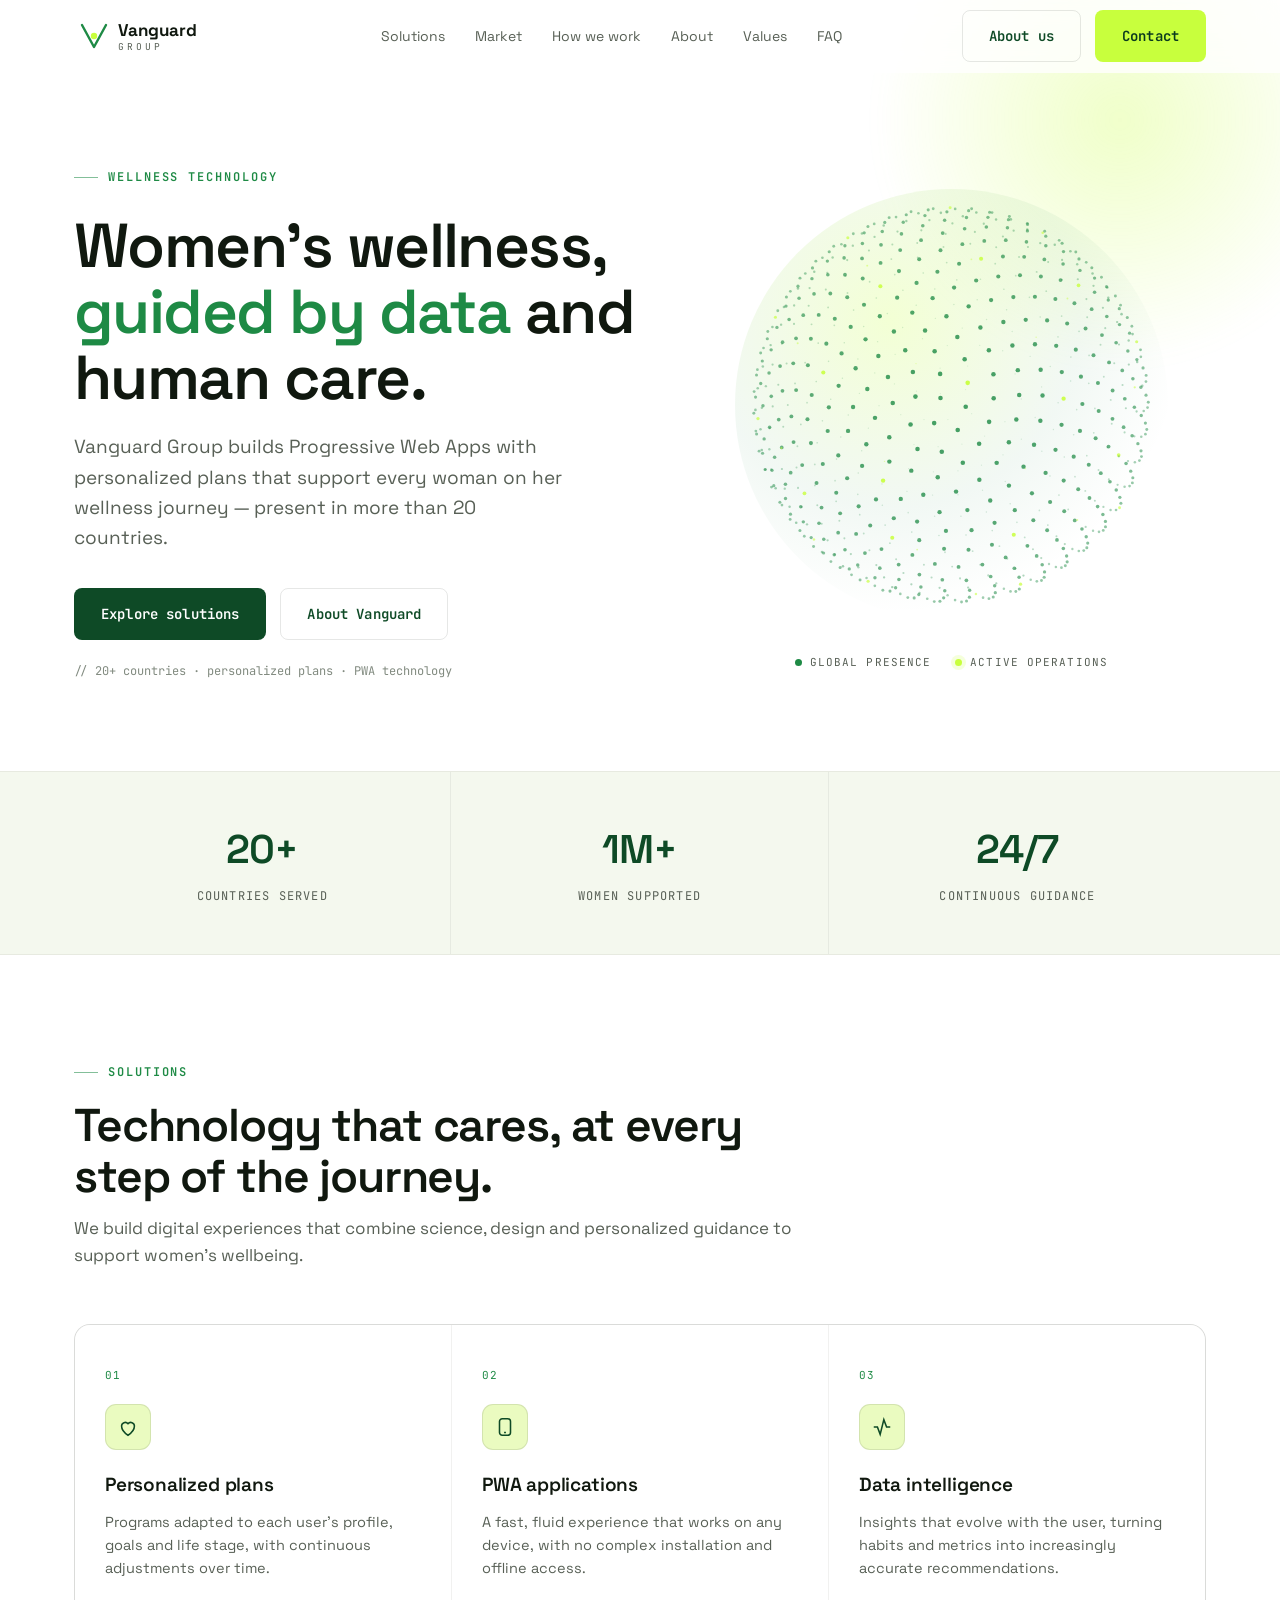
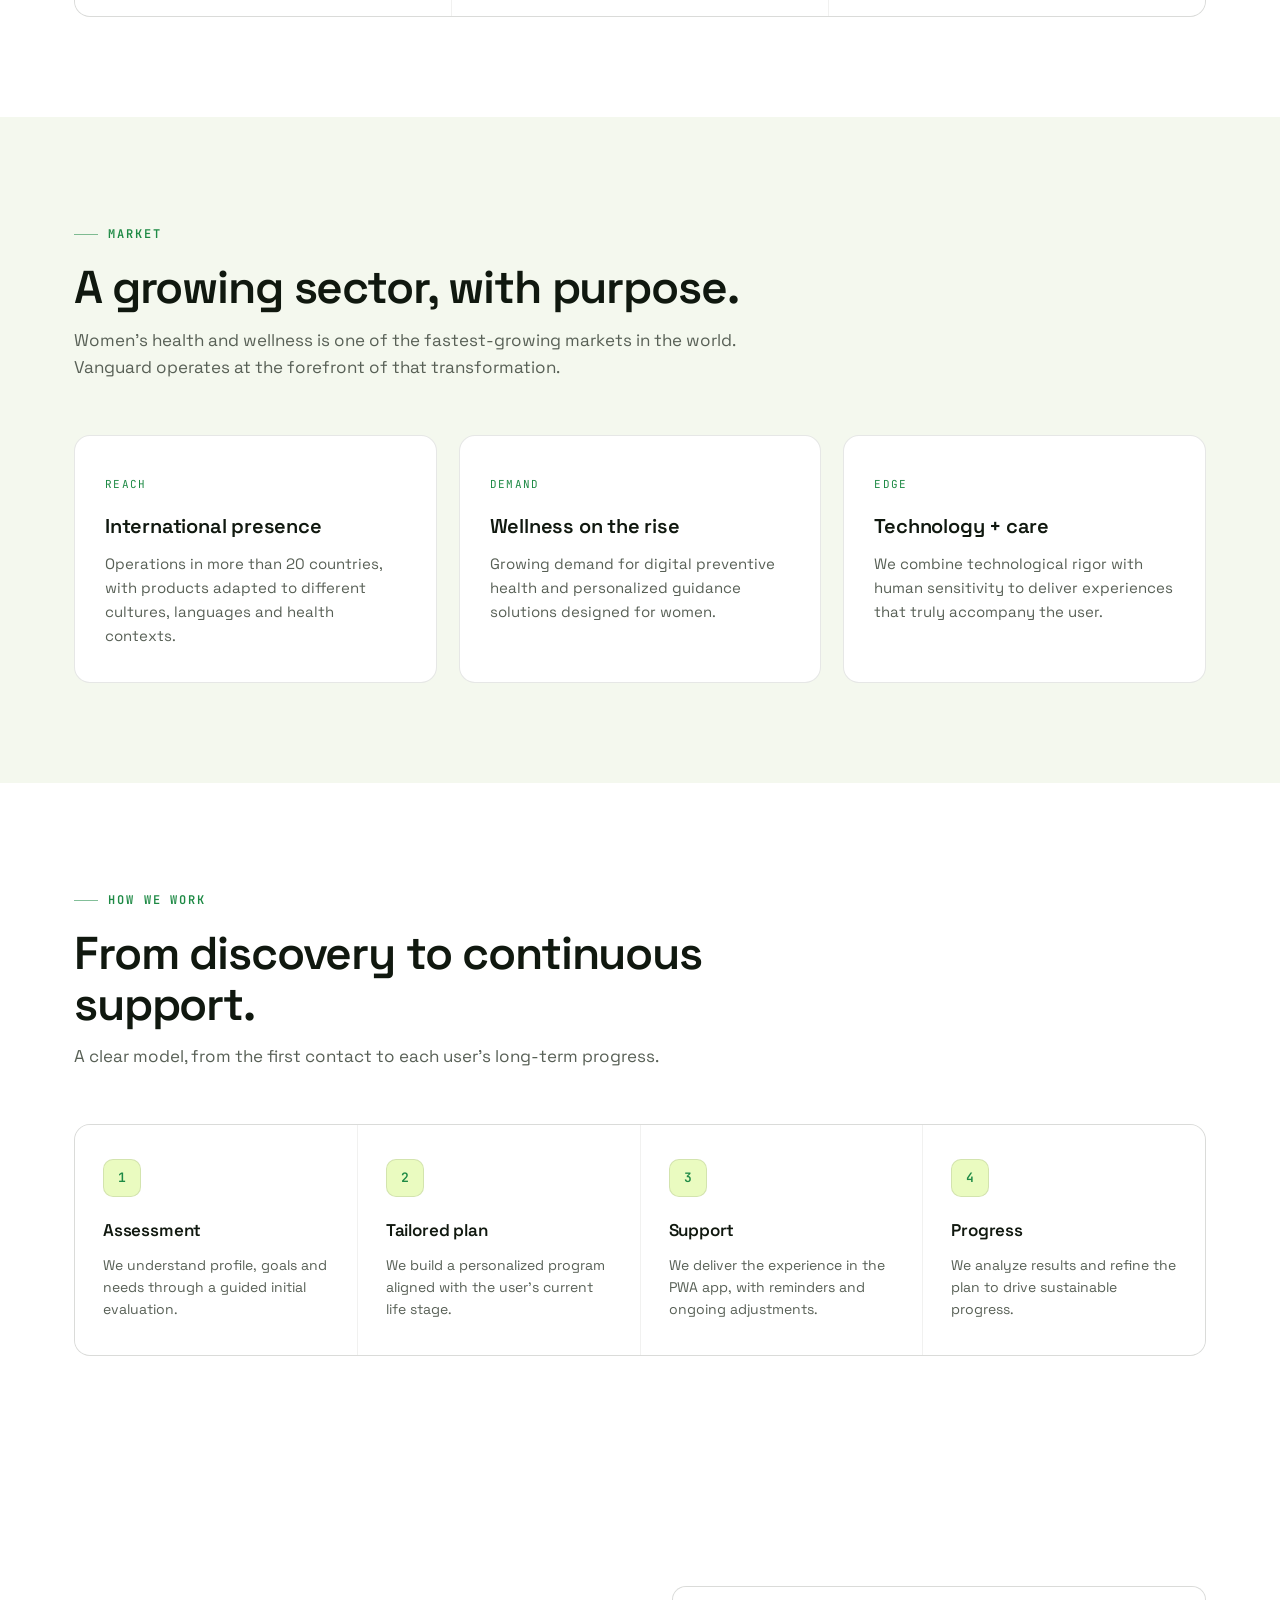
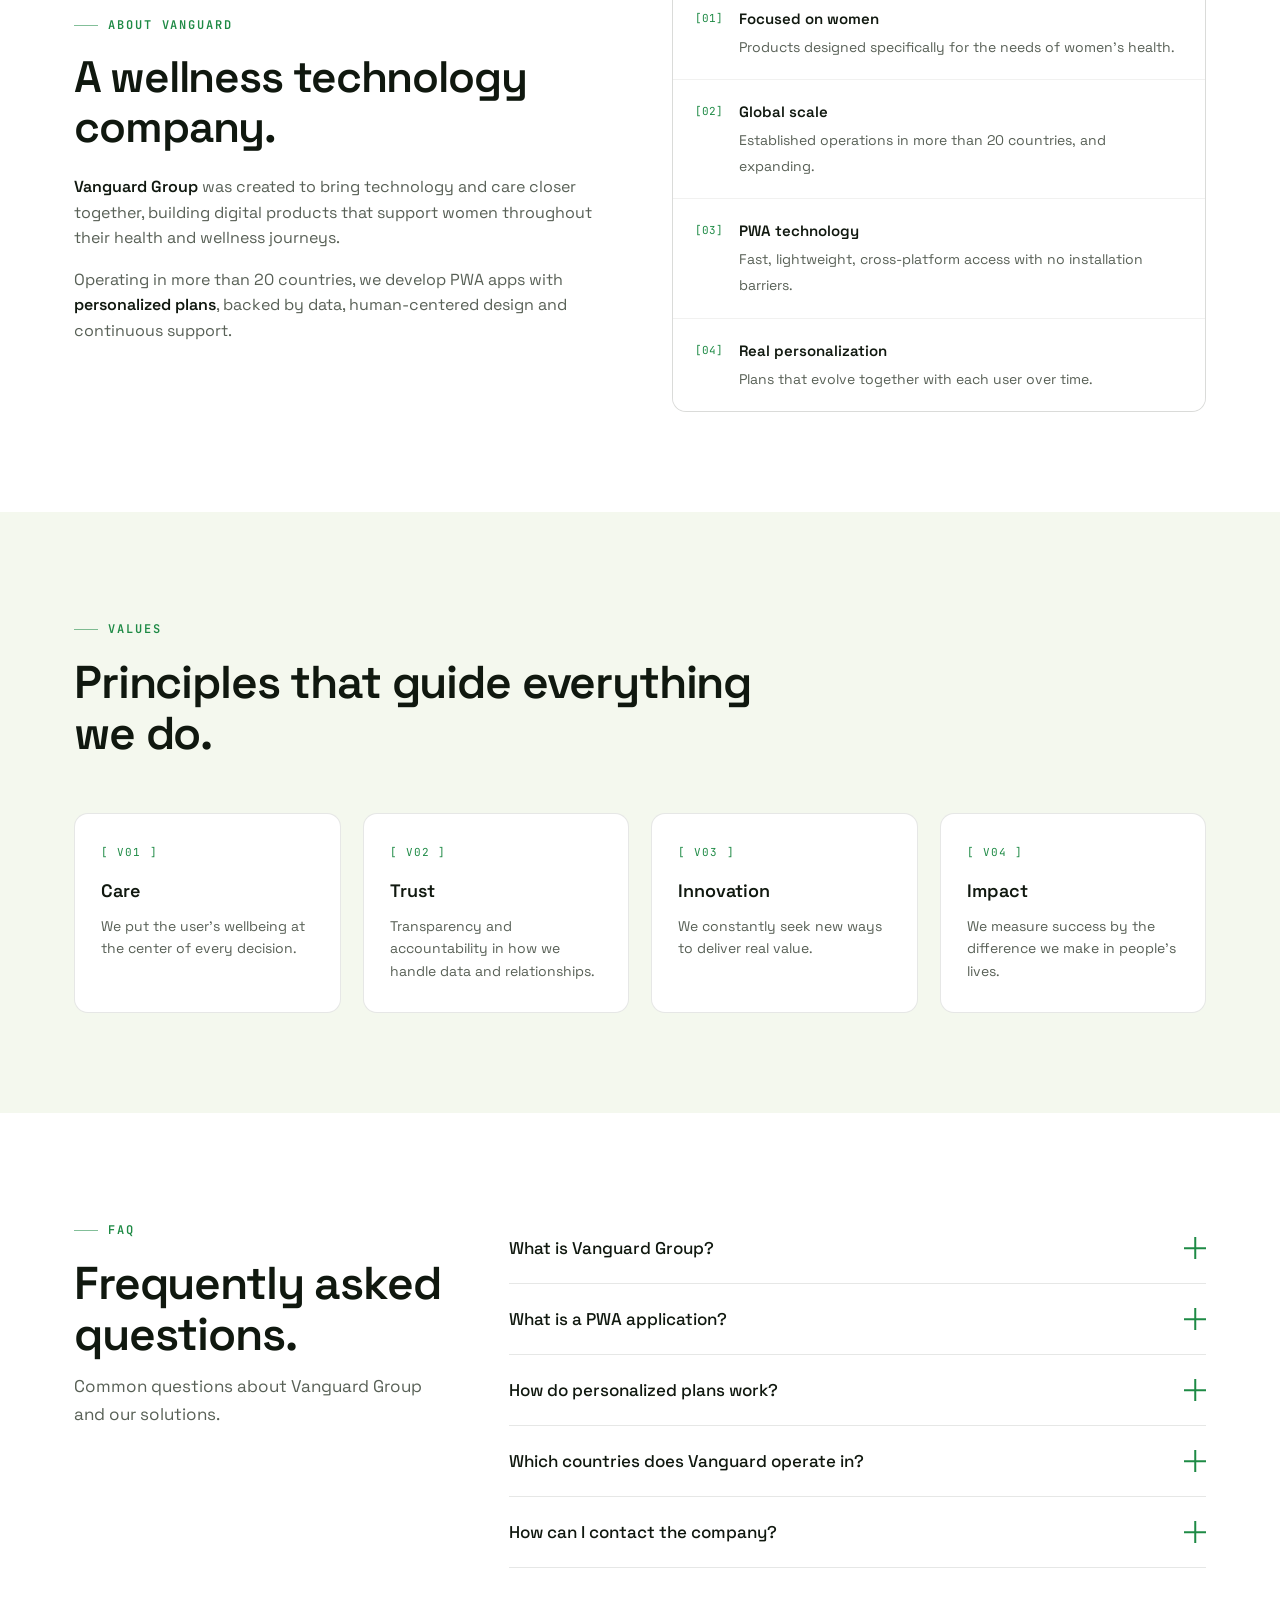
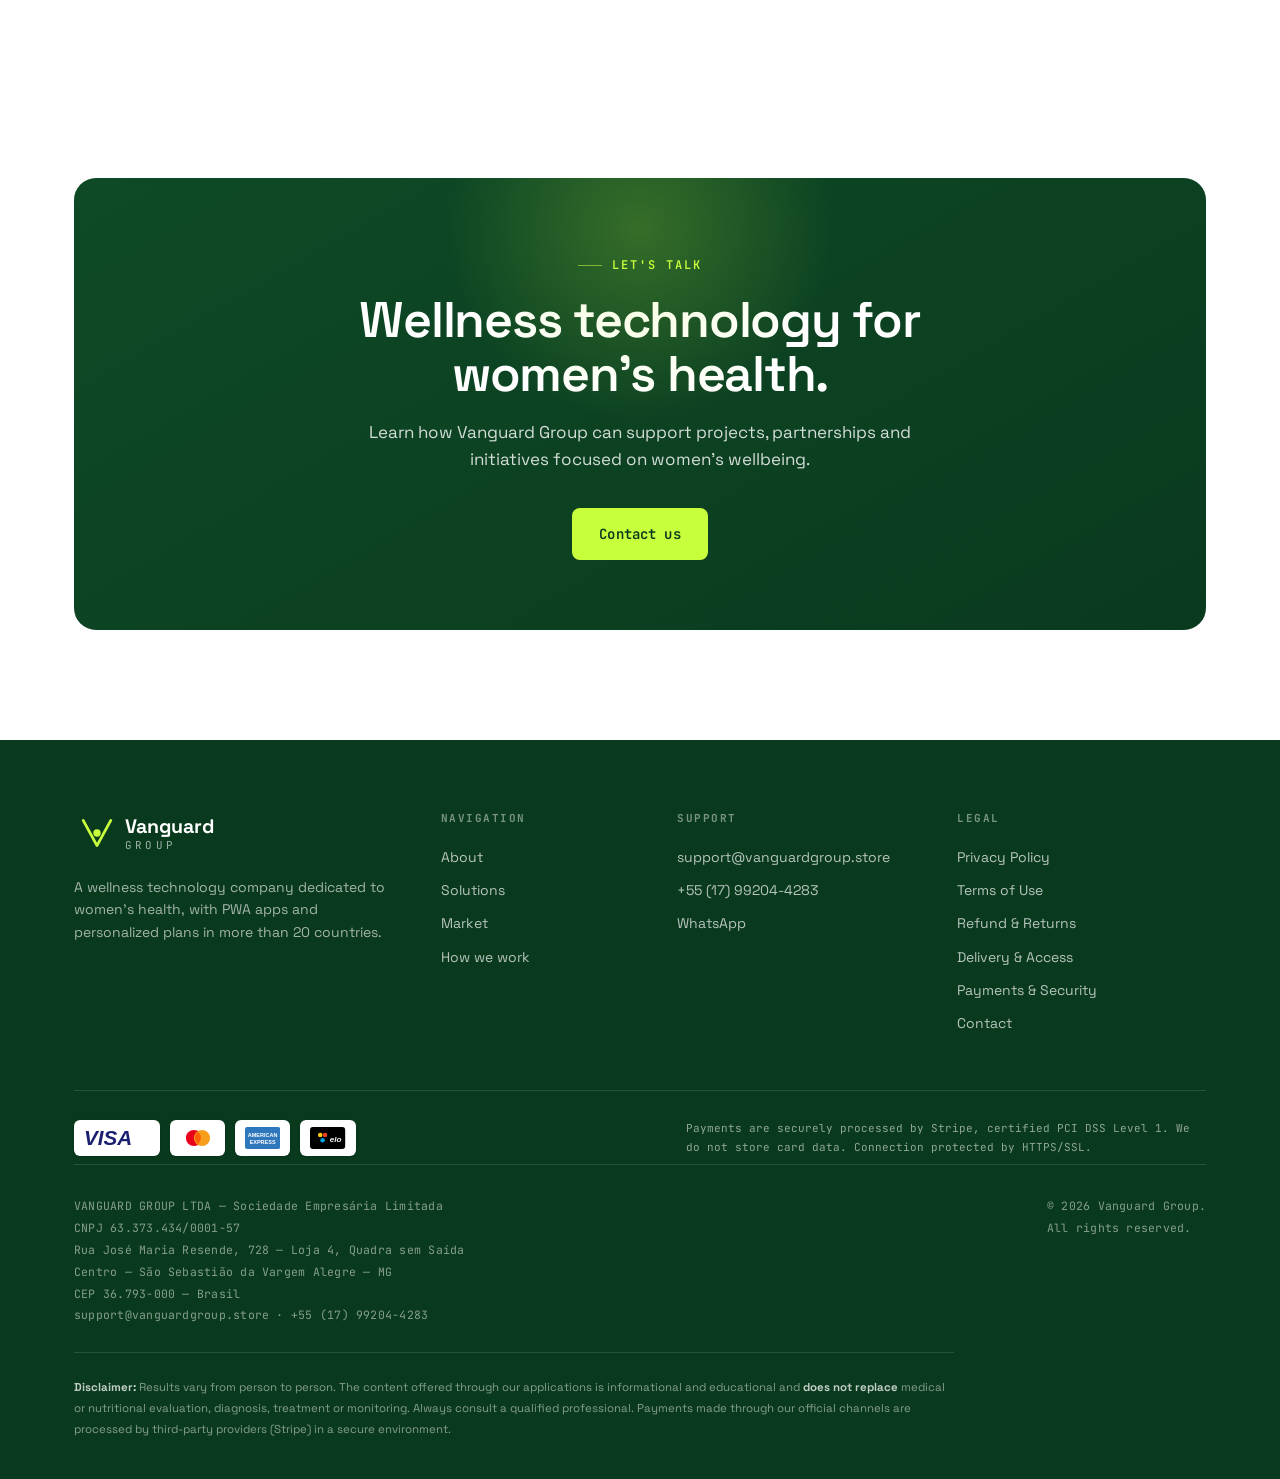
==== index.html @ 605ec228 "Add Vanguard Group institutional site Static institutional website (English) with home and 6 legal p" ====
<!DOCTYPE html>
<html lang="en">
<head>
<meta charset="UTF-8">
<meta name="viewport" content="width=device-width, initial-scale=1.0">
<title>Vanguard Group — Wellness technology for women's health</title>
<meta name="description" content="Vanguard Group is a wellness technology company that builds PWA apps with personalized plans for women, operating in more than 20 countries.">
<link rel="preconnect" href="https://fonts.googleapis.com">
<link rel="preconnect" href="https://fonts.gstatic.com" crossorigin>
<link href="https://fonts.googleapis.com/css2?family=Space+Grotesk:wght@400;500;600;700&family=JetBrains+Mono:wght@400;500;600&display=swap" rel="stylesheet">
<link rel="stylesheet" href="styles.css">
</head>
<body id="top">

<!-- HEADER -->
<header id="header">
  <div class="wrap nav">
    <a href="index.html" class="brand" aria-label="Vanguard Group — home">
      <svg class="logo" viewBox="0 0 188 40" role="img" aria-label="Vanguard Group">
        <g fill="none" stroke="#1E8A45" stroke-width="2.4" stroke-linecap="round" stroke-linejoin="round">
          <path d="M8 9 L20 31 L32 9"/>
          <circle cx="20" cy="20" r="3.2" fill="#C8FF3D" stroke="none"/>
        </g>
        <text x="44" y="20" font-family="Space Grotesk, sans-serif" font-size="17" font-weight="700" fill="#10180F">Vanguard</text>
        <text x="44" y="34" font-family="JetBrains Mono, monospace" font-size="9.5" letter-spacing="3" fill="#586056">GROUP</text>
      </svg>
    </a>
    <nav class="nav-links" id="navLinks" aria-label="Primary">
      <a href="#solutions">Solutions</a>
      <a href="#market">Market</a>
      <a href="#how">How we work</a>
      <a href="#about">About</a>
      <a href="#values">Values</a>
      <a href="#faq">FAQ</a>
    </nav>
    <div class="nav-cta">
      <a href="#about" class="btn btn-ghost">About us</a>
      <a href="contact/" class="btn btn-lime">Contact</a>
      <button class="burger" id="burger" aria-label="Open menu" aria-expanded="false">
        <span></span><span></span><span></span>
      </button>
    </div>
  </div>
</header>

<!-- HERO -->
<section class="hero">
  <div class="glow"></div>
  <div class="wrap">
    <div class="hero-grid">
      <div class="hero-text reveal">
        <span class="eyebrow">Wellness technology</span>
        <h1>Women's wellness, <span class="accent">guided by data</span> and human care.</h1>
        <p class="lead">Vanguard Group builds Progressive Web Apps with personalized plans that support every woman on her wellness journey — present in more than 20 countries.</p>
        <div class="hero-actions">
          <a href="#solutions" class="btn btn-primary">Explore solutions</a>
          <a href="#about" class="btn btn-ghost">About Vanguard</a>
        </div>
        <p class="hero-note">// 20+ countries · personalized plans · PWA technology</p>
      </div>
      <div class="hero-visual reveal">
        <div class="globe-wrap">
          <div class="globe-stage">
            <canvas id="globe"></canvas>
          </div>
          <div class="globe-caption">
            <span>Global presence</span>
            <span class="lime">Active operations</span>
          </div>
        </div>
      </div>
    </div>
  </div>
</section>

<!-- STATS -->
<section class="stats">
  <div class="wrap">
    <div class="stats-grid">
      <div class="stat reveal"><b>20+</b><span>Countries served</span></div>
      <div class="stat reveal"><b>1M+</b><span>Women supported</span></div>
      <div class="stat reveal"><b>24/7</b><span>Continuous guidance</span></div>
    </div>
  </div>
</section>

<!-- SOLUTIONS -->
<section class="block" id="solutions">
  <div class="wrap">
    <div class="sec-head reveal">
      <span class="eyebrow">Solutions</span>
      <h2>Technology that cares, at every step of the journey.</h2>
      <p>We build digital experiences that combine science, design and personalized guidance to support women's wellbeing.</p>
    </div>
    <div class="services">
      <div class="svc reveal">
        <span class="num">01</span>
        <div class="icon"><svg viewBox="0 0 24 24"><path d="M12 21s-7-4.35-7-10a4 4 0 0 1 7-2.65A4 4 0 0 1 19 11c0 5.65-7 10-7 10z"/></svg></div>
        <h3>Personalized plans</h3>
        <p>Programs adapted to each user's profile, goals and life stage, with continuous adjustments over time.</p>
      </div>
      <div class="svc reveal">
        <span class="num">02</span>
        <div class="icon"><svg viewBox="0 0 24 24"><rect x="6" y="3" width="12" height="18" rx="3"/><line x1="11" y1="18" x2="13" y2="18"/></svg></div>
        <h3>PWA applications</h3>
        <p>A fast, fluid experience that works on any device, with no complex installation and offline access.</p>
      </div>
      <div class="svc reveal">
        <span class="num">03</span>
        <div class="icon"><svg viewBox="0 0 24 24"><path d="M3 12h4l3 8 4-16 3 8h4"/></svg></div>
        <h3>Data intelligence</h3>
        <p>Insights that evolve with the user, turning habits and metrics into increasingly accurate recommendations.</p>
      </div>
    </div>
  </div>
</section>

<!-- MARKET -->
<section class="block market" id="market">
  <div class="wrap">
    <div class="sec-head reveal">
      <span class="eyebrow">Market</span>
      <h2>A growing sector, with purpose.</h2>
      <p>Women's health and wellness is one of the fastest-growing markets in the world. Vanguard operates at the forefront of that transformation.</p>
    </div>
    <div class="market-grid">
      <div class="mcard reveal">
        <span class="tag">Reach</span>
        <h3>International presence</h3>
        <p>Operations in more than 20 countries, with products adapted to different cultures, languages and health contexts.</p>
      </div>
      <div class="mcard reveal">
        <span class="tag">Demand</span>
        <h3>Wellness on the rise</h3>
        <p>Growing demand for digital preventive health and personalized guidance solutions designed for women.</p>
      </div>
      <div class="mcard reveal">
        <span class="tag">Edge</span>
        <h3>Technology + care</h3>
        <p>We combine technological rigor with human sensitivity to deliver experiences that truly accompany the user.</p>
      </div>
    </div>
  </div>
</section>

<!-- HOW WE WORK -->
<section class="block" id="how">
  <div class="wrap">
    <div class="sec-head reveal">
      <span class="eyebrow">How we work</span>
      <h2>From discovery to continuous support.</h2>
      <p>A clear model, from the first contact to each user's long-term progress.</p>
    </div>
    <div class="steps">
      <div class="step reveal">
        <span class="sn">1</span>
        <h3>Assessment</h3>
        <p>We understand profile, goals and needs through a guided initial evaluation.</p>
      </div>
      <div class="step reveal">
        <span class="sn">2</span>
        <h3>Tailored plan</h3>
        <p>We build a personalized program aligned with the user's current life stage.</p>
      </div>
      <div class="step reveal">
        <span class="sn">3</span>
        <h3>Support</h3>
        <p>We deliver the experience in the PWA app, with reminders and ongoing adjustments.</p>
      </div>
      <div class="step reveal">
        <span class="sn">4</span>
        <h3>Progress</h3>
        <p>We analyze results and refine the plan to drive sustainable progress.</p>
      </div>
    </div>
  </div>
</section>

<!-- ABOUT -->
<section class="block" id="about">
  <div class="wrap">
    <div class="about-grid">
      <div class="about-text reveal">
        <span class="eyebrow">About Vanguard</span>
        <h2>A wellness technology company.</h2>
        <p><strong>Vanguard Group</strong> was created to bring technology and care closer together, building digital products that support women throughout their health and wellness journeys.</p>
        <p>Operating in more than 20 countries, we develop PWA apps with <strong>personalized plans</strong>, backed by data, human-centered design and continuous support.</p>
      </div>
      <div class="reveal">
        <ul class="why-list">
          <li><span class="k">[01]</span><div><b>Focused on women</b><span class="d">Products designed specifically for the needs of women's health.</span></div></li>
          <li><span class="k">[02]</span><div><b>Global scale</b><span class="d">Established operations in more than 20 countries, and expanding.</span></div></li>
          <li><span class="k">[03]</span><div><b>PWA technology</b><span class="d">Fast, lightweight, cross-platform access with no installation barriers.</span></div></li>
          <li><span class="k">[04]</span><div><b>Real personalization</b><span class="d">Plans that evolve together with each user over time.</span></div></li>
        </ul>
      </div>
    </div>
  </div>
</section>

<!-- VALUES -->
<section class="block values" id="values">
  <div class="wrap">
    <div class="sec-head reveal">
      <span class="eyebrow">Values</span>
      <h2>Principles that guide everything we do.</h2>
    </div>
    <div class="val-grid">
      <div class="val reveal"><span class="vk">[ V01 ]</span><h4>Care</h4><p>We put the user's wellbeing at the center of every decision.</p></div>
      <div class="val reveal"><span class="vk">[ V02 ]</span><h4>Trust</h4><p>Transparency and accountability in how we handle data and relationships.</p></div>
      <div class="val reveal"><span class="vk">[ V03 ]</span><h4>Innovation</h4><p>We constantly seek new ways to deliver real value.</p></div>
      <div class="val reveal"><span class="vk">[ V04 ]</span><h4>Impact</h4><p>We measure success by the difference we make in people's lives.</p></div>
    </div>
  </div>
</section>

<!-- FAQ -->
<section class="block" id="faq">
  <div class="wrap">
    <div class="faq-grid">
      <div class="sec-head reveal" style="margin-bottom:0">
        <span class="eyebrow">FAQ</span>
        <h2>Frequently asked questions.</h2>
        <p>Common questions about Vanguard Group and our solutions.</p>
      </div>
      <div class="reveal">
        <div class="faq-item">
          <button class="faq-q" aria-expanded="false">What is Vanguard Group?<span class="plus"></span></button>
          <div class="faq-a"><p>We are a wellness technology company that builds PWA apps with personalized plans focused on women's health, operating in more than 20 countries.</p></div>
        </div>
        <div class="faq-item">
          <button class="faq-q" aria-expanded="false">What is a PWA application?<span class="plus"></span></button>
          <div class="faq-a"><p>A Progressive Web App runs directly in the browser with performance close to a native app, fast access and multi-device support, without complex installation.</p></div>
        </div>
        <div class="faq-item">
          <button class="faq-q" aria-expanded="false">How do personalized plans work?<span class="plus"></span></button>
          <div class="faq-a"><p>Each plan is built from the user's profile and goals and evolves continuously based on support and data, delivering increasingly relevant recommendations.</p></div>
        </div>
        <div class="faq-item">
          <button class="faq-q" aria-expanded="false">Which countries does Vanguard operate in?<span class="plus"></span></button>
          <div class="faq-a"><p>We currently operate in more than 20 countries, with products adapted to different languages and cultural contexts, and we keep expanding.</p></div>
        </div>
        <div class="faq-item">
          <button class="faq-q" aria-expanded="false">How can I contact the company?<span class="plus"></span></button>
          <div class="faq-a"><p>You can reach us through the channels listed on our <a href="contact/">Contact</a> page. Our team handles commercial, support and general inquiries.</p></div>
        </div>
      </div>
    </div>
  </div>
</section>

<!-- FINAL CTA -->
<section class="final">
  <div class="wrap">
    <div class="final-box reveal">
      <div class="final-glow"></div>
      <span class="eyebrow">Let's talk</span>
      <h2>Wellness technology for women's health.</h2>
      <p>Learn how Vanguard Group can support projects, partnerships and initiatives focused on women's wellbeing.</p>
      <a href="contact/" class="btn btn-lime">Contact us</a>
    </div>
  </div>
</section>

<!-- FOOTER -->
<footer>
  <div class="wrap">
    <div class="foot-grid">
      <div class="foot-brand">
        <a href="index.html" class="brand" aria-label="Vanguard Group">
          <svg class="logo" viewBox="0 0 188 40" role="img" aria-label="Vanguard Group">
            <g fill="none" stroke="#C8FF3D" stroke-width="2.4" stroke-linecap="round" stroke-linejoin="round">
              <path d="M8 9 L20 31 L32 9"/>
              <circle cx="20" cy="20" r="3.2" fill="#C8FF3D" stroke="none"/>
            </g>
            <text x="44" y="20" font-family="Space Grotesk, sans-serif" font-size="17" font-weight="700" fill="#ffffff">Vanguard</text>
            <text x="44" y="34" font-family="JetBrains Mono, monospace" font-size="9.5" letter-spacing="3" fill="rgba(255,255,255,.6)">GROUP</text>
          </svg>
        </a>
        <p>A wellness technology company dedicated to women's health, with PWA apps and personalized plans in more than 20 countries.</p>
      </div>
      <div class="foot-col">
        <h5>Navigation</h5>
        <a href="#about">About</a>
        <a href="#solutions">Solutions</a>
        <a href="#market">Market</a>
        <a href="#how">How we work</a>
      </div>
      <div class="foot-col">
        <h5>Support</h5>
        <a href="mailto:support@vanguardgroup.store">support@vanguardgroup.store</a>
        <a href="tel:+5517992044283">+55 (17) 99204-4283</a>
        <a href="https://wa.me/5517992044283" target="_blank" rel="noopener">WhatsApp</a>
      </div>
      <div class="foot-col">
        <h5>Legal</h5>
        <a href="privacy-policy/">Privacy Policy</a>
        <a href="terms-of-use/">Terms of Use</a>
        <a href="refund-and-returns/">Refund &amp; Returns</a>
        <a href="delivery-and-access/">Delivery &amp; Access</a>
        <a href="payments-and-security/">Payments &amp; Security</a>
        <a href="contact/">Contact</a>
      </div>
    </div>

    <div class="pay-strip">
      <div class="pay-cards">
        <span class="card-logo" aria-label="Visa">
          <svg viewBox="0 0 48 16" xmlns="http://www.w3.org/2000/svg" role="img" aria-label="Visa">
            <text x="0" y="13" font-family="Arial, Helvetica, sans-serif" font-size="15" font-weight="700" font-style="italic" fill="#1A1F71">VISA</text>
          </svg>
        </span>
        <span class="card-logo" aria-label="Mastercard">
          <svg viewBox="0 0 48 30" xmlns="http://www.w3.org/2000/svg" role="img" aria-label="Mastercard">
            <circle cx="19" cy="15" r="11" fill="#EB001B"/>
            <circle cx="30" cy="15" r="11" fill="#F79E1B"/>
            <path d="M24.5 6.5a11 11 0 0 1 0 17 11 11 0 0 1 0-17z" fill="#FF5F00"/>
          </svg>
        </span>
        <span class="card-logo" aria-label="American Express">
          <svg viewBox="0 0 48 30" xmlns="http://www.w3.org/2000/svg" role="img" aria-label="American Express">
            <rect width="48" height="30" rx="3" fill="#2E77BC"/>
            <text x="24" y="14" text-anchor="middle" font-family="Arial, Helvetica, sans-serif" font-size="7.5" font-weight="700" fill="#fff">AMERICAN</text>
            <text x="24" y="23" text-anchor="middle" font-family="Arial, Helvetica, sans-serif" font-size="7.5" font-weight="700" fill="#fff">EXPRESS</text>
          </svg>
        </span>
        <span class="card-logo" aria-label="Elo">
          <svg viewBox="0 0 48 30" xmlns="http://www.w3.org/2000/svg" role="img" aria-label="Elo">
            <rect width="48" height="30" rx="4" fill="#000"/>
            <circle cx="14" cy="11" r="3.1" fill="#FFCB05"/>
            <circle cx="20.5" cy="11" r="3.1" fill="#EF4123"/>
            <circle cx="17.2" cy="18" r="3.1" fill="#00A4E0"/>
            <text x="27" y="20" font-family="Arial, Helvetica, sans-serif" font-size="11" font-weight="700" font-style="italic" fill="#fff">elo</text>
          </svg>
        </span>
      </div>
      <p class="pay-note">Payments are securely processed by Stripe, certified PCI DSS Level 1. We do not store card data. Connection protected by HTTPS/SSL.</p>
    </div>

    <div class="corp">
      <p class="mono">
        VANGUARD GROUP LTDA — Sociedade Empresária Limitada<br>
        CNPJ 63.373.434/0001-57<br>
        Rua José Maria Resende, 728 — Loja 4, Quadra sem Saída<br>
        Centro — São Sebastião da Vargem Alegre — MG<br>
        CEP 36.793-000 — Brasil<br>
        support@vanguardgroup.store · +55 (17) 99204-4283
      </p>
      <p class="mono">
        © <span id="year">2025</span> Vanguard Group.<br>
        All rights reserved.
      </p>
    </div>

    <p class="disclaimer">
      <strong>Disclaimer:</strong> Results vary from person to person. The content offered through our applications is informational and educational and <strong>does not replace</strong> medical or nutritional evaluation, diagnosis, treatment or monitoring. Always consult a qualified professional. Payments made through our official channels are processed by third-party providers (Stripe) in a secure environment.
    </p>
  </div>
</footer>

<script src="script.js"></script>
</body>
</html>
---- styles.css ----
:root{
  --bg:#FFFFFF;
  --bg-soft:#F4F8EE;
  --ink:#10180F;
  --muted:#586056;
  --muted-2:#828b80;
  --line:rgba(16,24,15,.10);
  --line-2:rgba(16,24,15,.06);
  --green:#1E8A45;
  --green-deep:#0E4A26;
  --green-darker:#0A3A1E;
  --lime:#C8FF3D;
  --lime-soft:#EAFBC0;
  --maxw:1180px;
}
*{margin:0;padding:0;box-sizing:border-box}
html{scroll-behavior:smooth}
body{
  background:var(--bg);color:var(--ink);
  font-family:'Space Grotesk',sans-serif;font-weight:400;line-height:1.6;
  -webkit-font-smoothing:antialiased;overflow-x:hidden;
}
a{color:inherit;text-decoration:none}
img,svg{display:block;max-width:100%}
.wrap{width:100%;max-width:var(--maxw);margin:0 auto;padding:0 24px}
.eyebrow{
  font-family:'JetBrains Mono',monospace;font-size:12px;font-weight:600;
  letter-spacing:.16em;text-transform:uppercase;color:var(--green);
  display:inline-flex;align-items:center;gap:10px;
}
.eyebrow::before{content:"";width:24px;height:1px;background:var(--green);opacity:.55}
.btn{
  display:inline-flex;align-items:center;justify-content:center;gap:8px;
  font-family:'JetBrains Mono',monospace;font-size:14px;font-weight:600;letter-spacing:.01em;
  padding:14px 26px;border-radius:8px;cursor:pointer;border:1px solid transparent;
  transition:transform .25s ease, background .25s ease, color .25s ease, border-color .25s ease;
}
.btn-primary{background:var(--green-deep);color:#fff}
.btn-primary:hover{transform:translateY(-2px);background:var(--green)}
.btn-lime{background:var(--lime);color:var(--green-darker)}
.btn-lime:hover{transform:translateY(-2px);background:#d6ff5e}
.btn-ghost{background:transparent;color:var(--green-deep);border-color:var(--line)}
.btn-ghost:hover{border-color:var(--green);color:var(--green);transform:translateY(-2px)}
:focus-visible{outline:2px solid var(--green);outline-offset:3px;border-radius:4px}

/* HEADER */
header{
  position:fixed;top:0;left:0;width:100%;z-index:100;
  background:rgba(255,255,255,.78);backdrop-filter:blur(14px);
  border-bottom:1px solid transparent;transition:border-color .3s, background .3s;
}
header.scrolled{border-bottom:1px solid var(--line);background:rgba(255,255,255,.94)}
.nav{display:flex;align-items:center;justify-content:space-between;height:72px}
.brand{display:flex;align-items:center;gap:11px}
.brand .logo{height:40px;width:auto;display:block}
.nav-links{display:flex;align-items:center;gap:30px}
.nav-links a{font-size:14px;color:var(--muted);transition:color .2s}
.nav-links a:hover{color:var(--ink)}
.nav-cta{display:flex;align-items:center;gap:14px}
.burger{display:none;flex-direction:column;gap:5px;background:none;border:0;cursor:pointer;padding:8px}
.burger span{width:22px;height:2px;background:var(--ink);transition:.3s}

/* HERO */
.hero{position:relative;padding:160px 0 90px;overflow:hidden}
.hero-grid{display:grid;grid-template-columns:1.05fr .95fr;gap:60px;align-items:center}
.hero h1{font-size:clamp(36px,5vw,62px);font-weight:600;line-height:1.06;letter-spacing:-.025em;margin:26px 0 22px}
.hero h1 .accent{color:var(--green)}
.hero p.lead{font-size:clamp(16px,2vw,19px);color:var(--muted);max-width:500px;margin-bottom:34px}
.hero-actions{display:flex;gap:14px;flex-wrap:wrap}
.hero-note{margin-top:22px;font-family:'JetBrains Mono',monospace;font-size:12px;color:var(--muted-2)}
.glow{position:absolute;width:560px;height:560px;border-radius:50%;
  background:radial-gradient(circle,rgba(200,255,61,.28),transparent 62%);
  top:-160px;right:-120px;pointer-events:none;filter:blur(10px);z-index:-1}

/* globe (hero) */
.globe-wrap{position:relative;width:100%;max-width:470px;margin:0 auto}
.globe-stage{position:relative;width:100%;aspect-ratio:1/1}
.globe-stage::before{content:"";position:absolute;inset:4%;border-radius:50%;
  background:radial-gradient(circle at 36% 30%, rgba(200,255,61,.22), rgba(30,138,69,.06) 46%, transparent 72%);
  pointer-events:none}
canvas#globe{position:relative;width:100%;height:100%;display:block}
.globe-caption{display:flex;justify-content:center;gap:24px;margin-top:14px;flex-wrap:wrap}
.globe-caption span{font-family:'JetBrains Mono',monospace;font-size:11px;letter-spacing:.1em;text-transform:uppercase;color:var(--muted);display:inline-flex;align-items:center;gap:8px}
.globe-caption span::before{content:"";width:7px;height:7px;border-radius:50%;background:var(--green)}
.globe-caption span.lime::before{background:var(--lime);box-shadow:0 0 0 4px rgba(200,255,61,.18)}

/* STATS */
.stats{background:var(--bg-soft);border-top:1px solid var(--line-2);border-bottom:1px solid var(--line-2)}
.stats-grid{display:grid;grid-template-columns:repeat(3,1fr);text-align:center}
.stat{padding:46px 20px;border-right:1px solid var(--line-2)}
.stat:last-child{border-right:0}
.stat b{display:block;font-size:clamp(28px,3.4vw,40px);font-weight:600;letter-spacing:-.02em;color:var(--green-deep)}
.stat span{font-family:'JetBrains Mono',monospace;font-size:12px;letter-spacing:.1em;text-transform:uppercase;color:var(--muted)}

/* SECTION SHELL */
section.block{padding:100px 0}
.sec-head{max-width:720px;margin-bottom:54px}
.sec-head h2{font-size:clamp(28px,3.8vw,46px);font-weight:600;letter-spacing:-.025em;line-height:1.1;margin:18px 0 14px}
.sec-head p{color:var(--muted);font-size:17px}

/* solutions */
.services{display:grid;grid-template-columns:repeat(3,1fr);gap:1px;background:var(--line-2);border:1px solid var(--line);border-radius:16px;overflow:hidden}
.svc{background:#fff;padding:36px 30px;transition:background .3s;position:relative}
.svc:hover{background:var(--bg-soft)}
.svc .num{font-family:'JetBrains Mono',monospace;font-size:11px;color:var(--green);letter-spacing:.1em}
.svc .icon{width:46px;height:46px;border:1px solid var(--line);border-radius:11px;display:grid;place-items:center;margin:18px 0 20px;background:var(--lime-soft)}
.svc .icon svg{width:22px;height:22px;stroke:var(--green-deep);fill:none;stroke-width:1.7}
.svc h3{font-size:19px;font-weight:600;margin-bottom:10px;letter-spacing:-.01em}
.svc p{color:var(--muted);font-size:14.5px}

/* market */
.market{background:var(--bg-soft)}
.market-grid{display:grid;grid-template-columns:repeat(3,1fr);gap:22px}
.mcard{background:#fff;border:1px solid var(--line);border-radius:16px;padding:34px 30px}
.mcard .tag{font-family:'JetBrains Mono',monospace;font-size:11px;color:var(--green);letter-spacing:.12em;text-transform:uppercase}
.mcard h3{font-size:20px;font-weight:600;margin:14px 0 10px;letter-spacing:-.01em}
.mcard p{color:var(--muted);font-size:15px}

/* model / steps */
.steps{display:grid;grid-template-columns:repeat(4,1fr);gap:1px;background:var(--line-2);border:1px solid var(--line);border-radius:16px;overflow:hidden}
.step{background:#fff;padding:34px 28px}
.step .sn{font-family:'JetBrains Mono',monospace;font-size:13px;font-weight:600;color:var(--green);
  display:inline-grid;place-items:center;width:38px;height:38px;border:1px solid var(--line);border-radius:10px;background:var(--lime-soft);margin-bottom:20px}
.step h3{font-size:17px;font-weight:600;margin-bottom:9px;letter-spacing:-.01em}
.step p{color:var(--muted);font-size:14px}

/* about */
.about-grid{display:grid;grid-template-columns:1fr 1fr;gap:64px;align-items:center}
.about-text h2{font-size:clamp(28px,3.8vw,44px);font-weight:600;letter-spacing:-.025em;line-height:1.12;margin:18px 0 22px}
.about-text p{color:var(--muted);font-size:16px;margin-bottom:16px}
.about-text p strong{color:var(--ink);font-weight:600}
.why-list{list-style:none;margin-top:30px;display:grid;gap:1px;background:var(--line-2);border:1px solid var(--line);border-radius:14px;overflow:hidden}
.why-list li{background:#fff;padding:20px 22px;display:flex;gap:16px;align-items:flex-start}
.why-list .k{font-family:'JetBrains Mono',monospace;font-size:11px;color:var(--green);padding-top:3px;white-space:nowrap}
.why-list b{display:block;font-size:15px;font-weight:600;margin-bottom:3px}
.why-list span.d{color:var(--muted);font-size:14px}

/* values */
.values{background:var(--bg-soft)}
.val-grid{display:grid;grid-template-columns:repeat(4,1fr);gap:22px}
.val{padding:30px 26px;border:1px solid var(--line);border-radius:14px;background:#fff;transition:border-color .3s, transform .3s}
.val:hover{border-color:rgba(30,138,69,.4);transform:translateY(-4px)}
.val .vk{font-family:'JetBrains Mono',monospace;font-size:11px;color:var(--green);letter-spacing:.1em;display:block;margin-bottom:16px}
.val h4{font-size:18px;font-weight:600;margin-bottom:9px}
.val p{color:var(--muted);font-size:14px}

/* faq */
.faq-grid{display:grid;grid-template-columns:.7fr 1.3fr;gap:60px;align-items:start}
.faq-item{border-bottom:1px solid var(--line)}
.faq-q{width:100%;background:none;border:0;color:var(--ink);cursor:pointer;text-align:left;
  display:flex;justify-content:space-between;align-items:center;gap:20px;
  padding:24px 0;font-family:'Space Grotesk',sans-serif;font-size:17px;font-weight:500}
.faq-q .plus{width:22px;height:22px;flex-shrink:0;position:relative;transition:transform .3s}
.faq-q .plus::before,.faq-q .plus::after{content:"";position:absolute;background:var(--green);transition:.3s}
.faq-q .plus::before{top:50%;left:0;width:100%;height:1.5px;transform:translateY(-50%)}
.faq-q .plus::after{left:50%;top:0;height:100%;width:1.5px;transform:translateX(-50%)}
.faq-item.open .plus{transform:rotate(135deg)}
.faq-a{max-height:0;overflow:hidden;transition:max-height .35s ease}
.faq-a p{color:var(--muted);font-size:15px;padding:0 0 24px}

/* final cta */
.final{padding:110px 0}
.final-box{position:relative;border-radius:22px;padding:70px 50px;text-align:center;overflow:hidden;
  background:linear-gradient(150deg,var(--green-deep),var(--green-darker));color:#fff}
.final-box .eyebrow{color:var(--lime)}
.final-box .eyebrow::before{background:var(--lime)}
.final-box h2{font-size:clamp(30px,4.4vw,50px);font-weight:600;letter-spacing:-.025em;line-height:1.08;margin:18px auto 18px;max-width:760px;color:#fff}
.final-box p{color:rgba(255,255,255,.82);font-size:17px;max-width:560px;margin:0 auto 34px}
.final-glow{position:absolute;width:420px;height:420px;border-radius:50%;background:radial-gradient(circle,rgba(200,255,61,.22),transparent 65%);top:-160px;left:50%;transform:translateX(-50%);pointer-events:none}

/* footer */
footer{background:var(--green-darker);color:rgba(255,255,255,.7);padding:70px 0 40px}
.foot-grid{display:grid;grid-template-columns:1.5fr .9fr 1.1fr 1.15fr;gap:42px;margin-bottom:44px}
.foot-brand .brand{margin-bottom:20px}
.foot-brand .brand .logo{height:46px}
.foot-brand p{color:rgba(255,255,255,.62);font-size:14px;max-width:320px}
.foot-col h5{font-family:'JetBrains Mono',monospace;font-size:11px;letter-spacing:.14em;text-transform:uppercase;color:rgba(255,255,255,.45);margin-bottom:18px}
.foot-col a,.foot-col p{display:block;color:rgba(255,255,255,.7);font-size:14px;margin-bottom:11px;transition:color .2s}
.foot-col a:hover{color:var(--lime)}
.pay-strip{border-top:1px solid rgba(255,255,255,.12);padding-top:28px;margin-bottom:8px;display:flex;flex-wrap:wrap;gap:20px;align-items:center;justify-content:space-between}
.pay-cards{display:flex;gap:10px;flex-wrap:wrap;align-items:center}
.card-logo{background:#fff;border-radius:6px;padding:6px 10px;height:36px;display:inline-flex;align-items:center;justify-content:center;box-shadow:0 1px 2px rgba(0,0,0,.18)}
.card-logo svg{height:22px;width:auto;display:block}
.pay-note{font-family:'JetBrains Mono',monospace;font-size:11px;color:rgba(255,255,255,.55);line-height:1.7;max-width:520px}
.corp{border-top:1px solid rgba(255,255,255,.12);padding-top:30px;display:flex;justify-content:space-between;gap:24px;flex-wrap:wrap}
.corp .mono{font-family:'JetBrains Mono',monospace;font-size:11.5px;color:rgba(255,255,255,.5);line-height:1.9;letter-spacing:.02em}
.disclaimer{margin-top:26px;padding-top:24px;border-top:1px solid rgba(255,255,255,.12);font-size:11.5px;color:rgba(255,255,255,.5);line-height:1.8;max-width:880px}
.disclaimer strong{color:rgba(255,255,255,.75)}

/* reveal */
.reveal{opacity:0;transform:translateY(26px);transition:opacity .7s cubic-bezier(.16,1,.3,1),transform .7s cubic-bezier(.16,1,.3,1)}
.reveal.in{opacity:1;transform:none}

/* LEGAL / CONTENT PAGES */
.page-hero{padding:128px 0 52px;background:var(--bg-soft);border-bottom:1px solid var(--line)}
.page-hero .crumb{font-family:'JetBrains Mono',monospace;font-size:12px;letter-spacing:.08em;color:var(--muted-2);margin-bottom:16px}
.page-hero .crumb a{color:var(--green)}
.page-hero h1{font-size:clamp(30px,4.4vw,48px);font-weight:600;letter-spacing:-.025em;line-height:1.08}
.page-hero .updated{display:block;margin-top:14px;font-family:'JetBrains Mono',monospace;font-size:12px;color:var(--muted-2);letter-spacing:.05em}
.legal{padding:56px 0 96px}
.legal-wrap{max-width:820px}
.legal h2{font-size:22px;font-weight:600;letter-spacing:-.01em;margin:38px 0 12px;color:var(--green-deep)}
.legal h2:first-child{margin-top:0}
.legal h3{font-size:16px;font-weight:600;margin:24px 0 8px;color:var(--ink)}
.legal p{color:var(--muted);font-size:15.5px;margin-bottom:14px}
.legal ul{margin:0 0 16px 20px;color:var(--muted);font-size:15.5px}
.legal li{margin-bottom:8px}
.legal a{color:var(--green);font-weight:500}
.legal strong{color:var(--ink)}
.legal .lead{font-size:17px;color:var(--ink);margin-bottom:28px}
.contact-grid{display:grid;grid-template-columns:repeat(2,1fr);gap:22px;margin:30px 0 8px}
.contact-card{border:1px solid var(--line);border-radius:14px;padding:26px 26px;background:#fff}
.contact-card .ck{font-family:'JetBrains Mono',monospace;font-size:11px;color:var(--green);letter-spacing:.1em;text-transform:uppercase;display:block;margin-bottom:10px}
.contact-card p{margin:0;color:var(--ink);font-size:15.5px}
.contact-card a{color:var(--green)}

/* responsive */
@media(max-width:920px){
  .hero-grid,.about-grid,.faq-grid{grid-template-columns:1fr;gap:48px}
  .hero{padding-top:130px}
  .globe-wrap{order:-1}
  .services,.market-grid,.val-grid,.steps{grid-template-columns:repeat(2,1fr)}
  .foot-grid{grid-template-columns:1fr 1fr}
}
@media(max-width:640px){
  .nav-links{position:fixed;top:72px;left:0;width:100%;flex-direction:column;gap:0;
    background:rgba(255,255,255,.98);backdrop-filter:blur(14px);border-bottom:1px solid var(--line);
    max-height:0;overflow:hidden;transition:max-height .35s ease}
  .nav-links.open{max-height:360px}
  .nav-links a{padding:18px 24px;width:100%;border-bottom:1px solid var(--line)}
  .nav .nav-cta .btn-ghost{display:none}
  .burger{display:flex}
  .brand .logo{height:34px}
  .stats-grid{grid-template-columns:1fr}
  .stat{border-right:0;border-bottom:1px solid var(--line-2);padding:34px 20px}
  .stat:last-child{border-bottom:0}
  .services,.market-grid,.val-grid,.steps{grid-template-columns:1fr}
  .foot-grid{grid-template-columns:1fr}
  section.block{padding:72px 0}
  .final-box{padding:48px 26px}
  .contact-grid{grid-template-columns:1fr}
}
@media(prefers-reduced-motion:reduce){
  *{scroll-behavior:auto!important}
  .reveal{opacity:1!important;transform:none!important;transition:none!important}
  .btn:hover,.val:hover{transform:none}
}
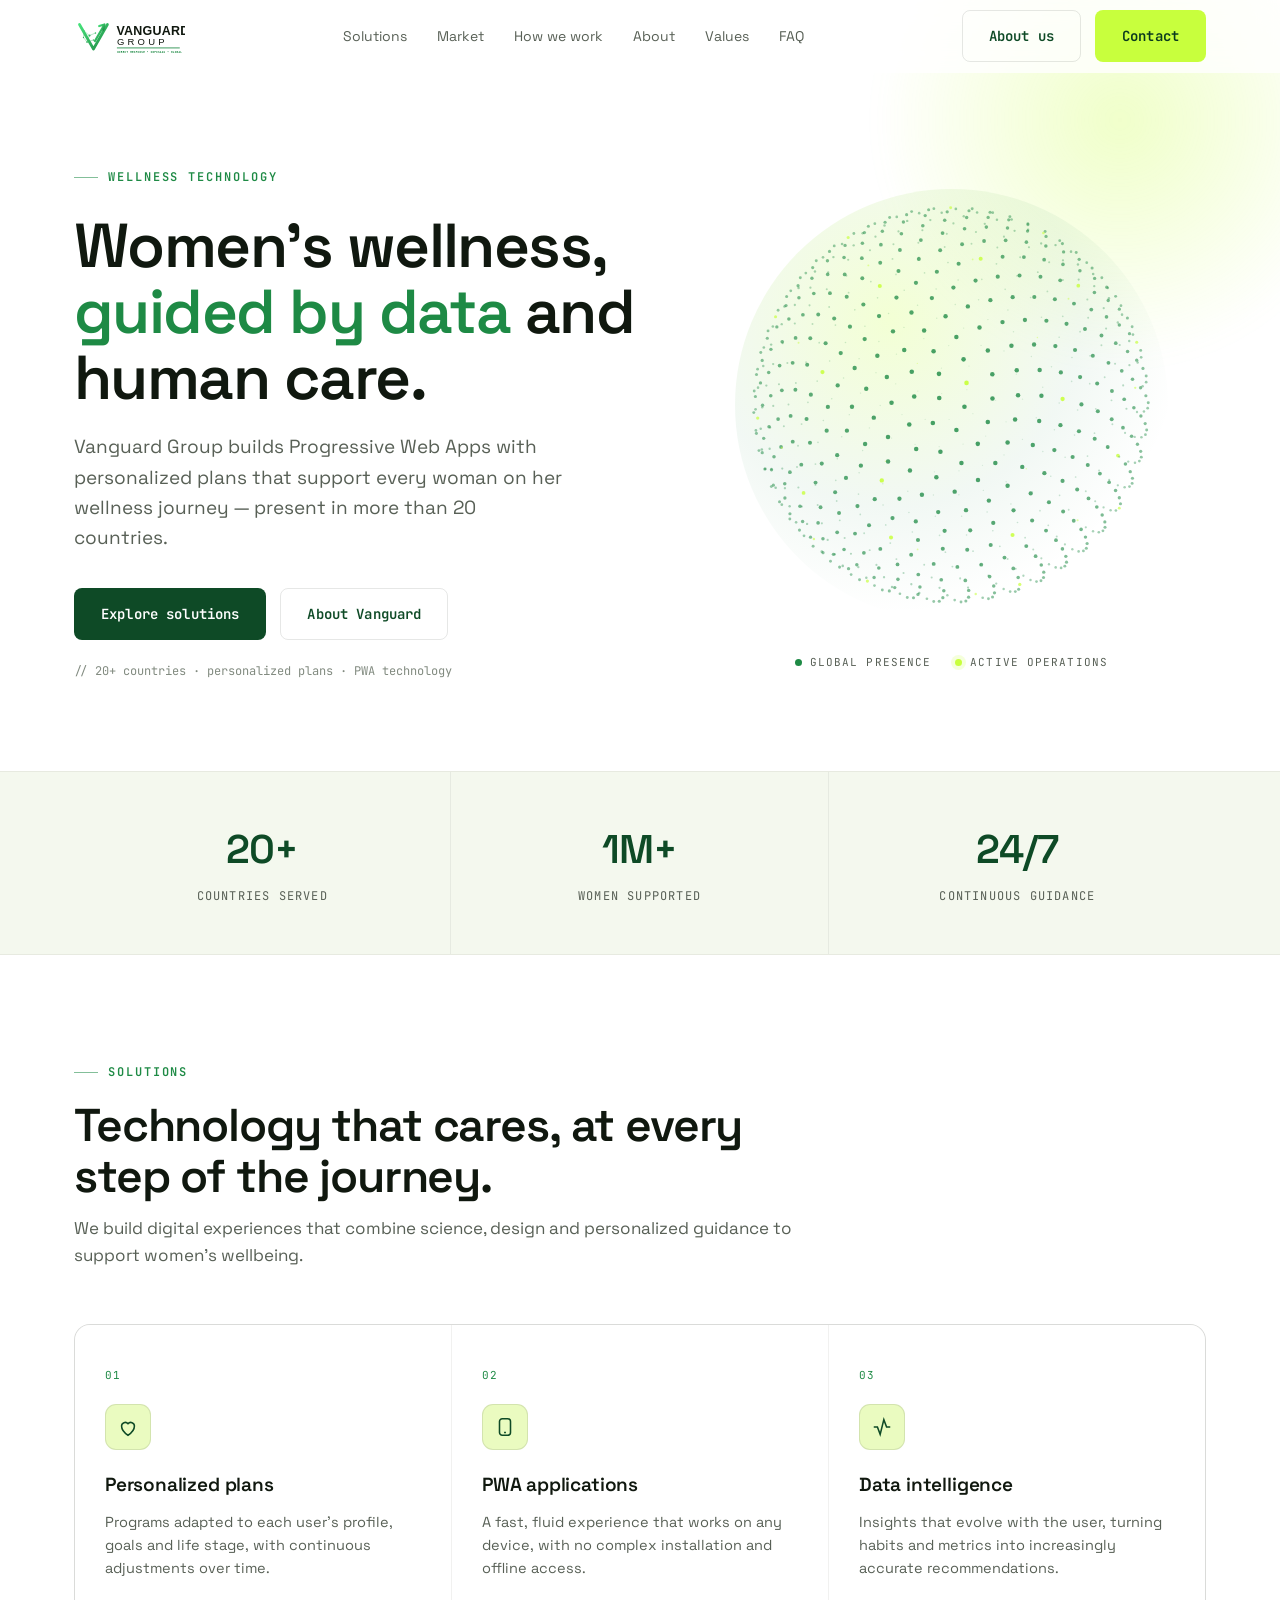
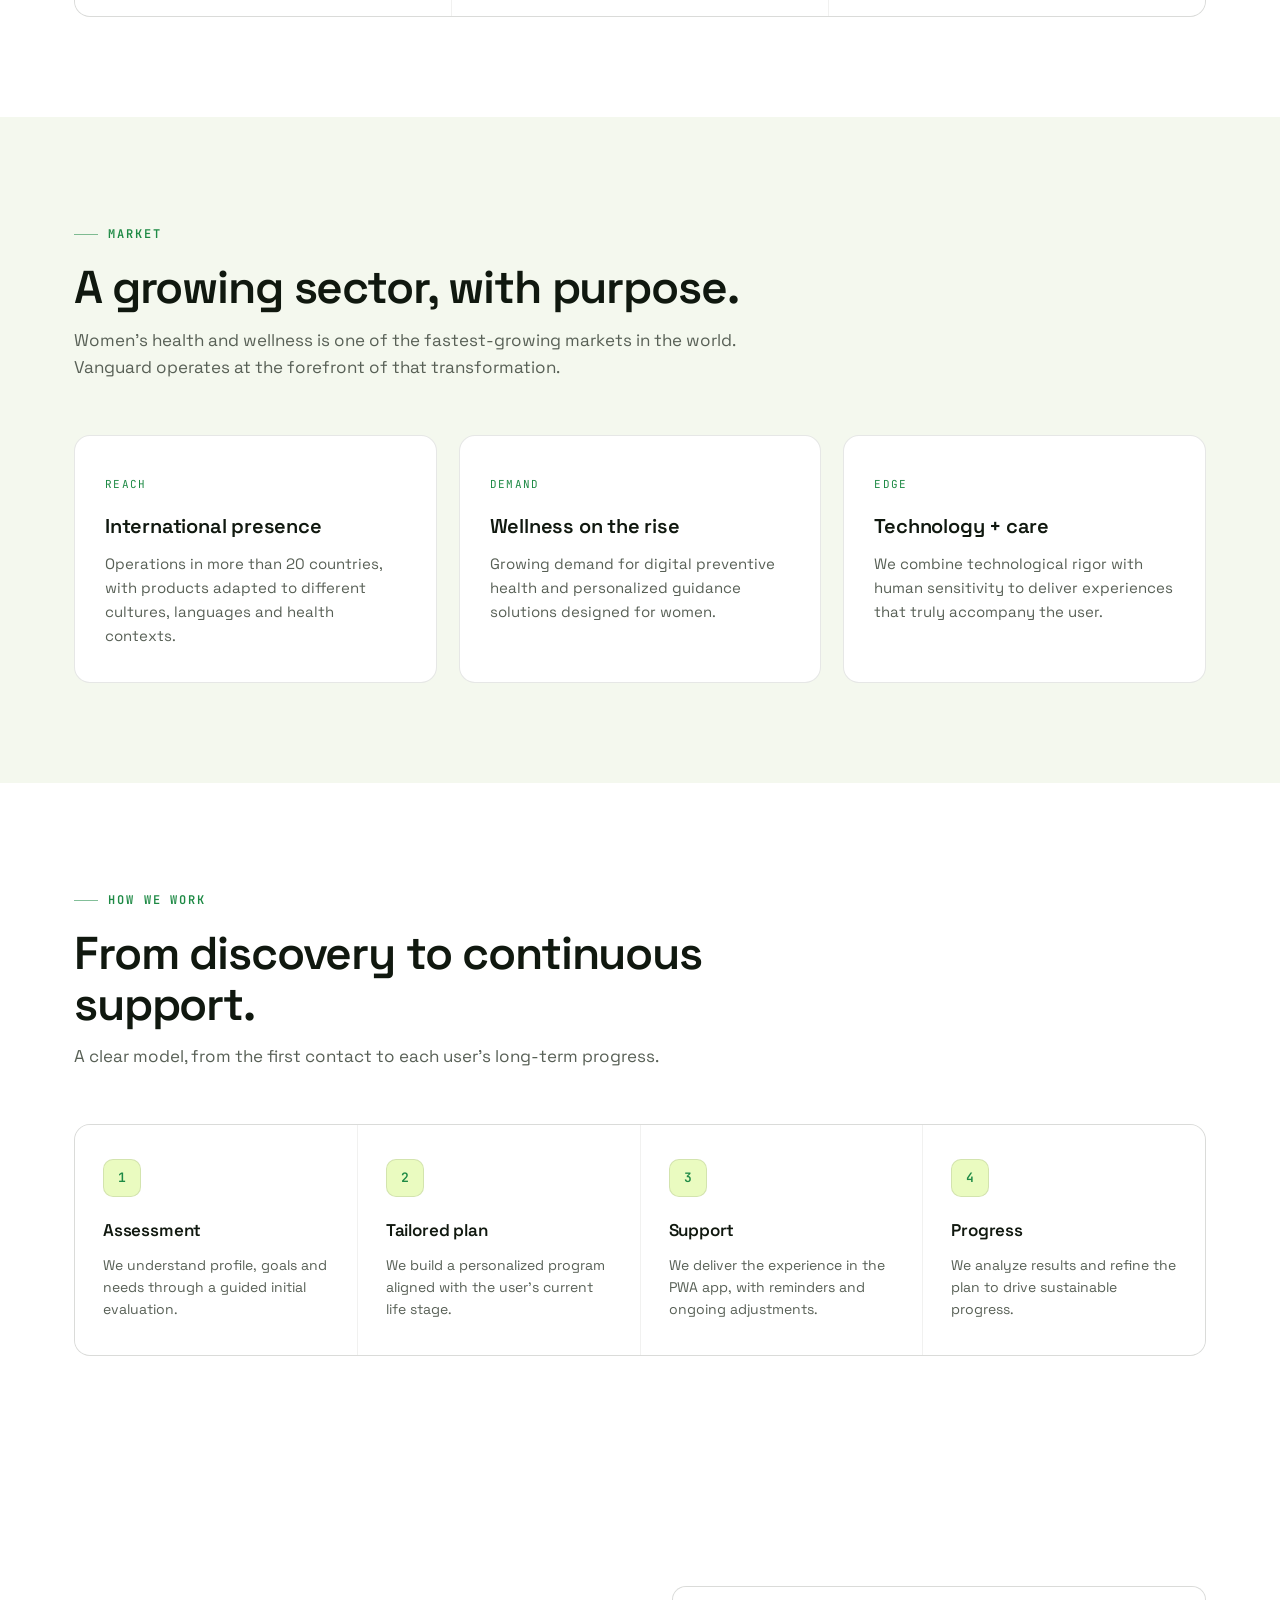
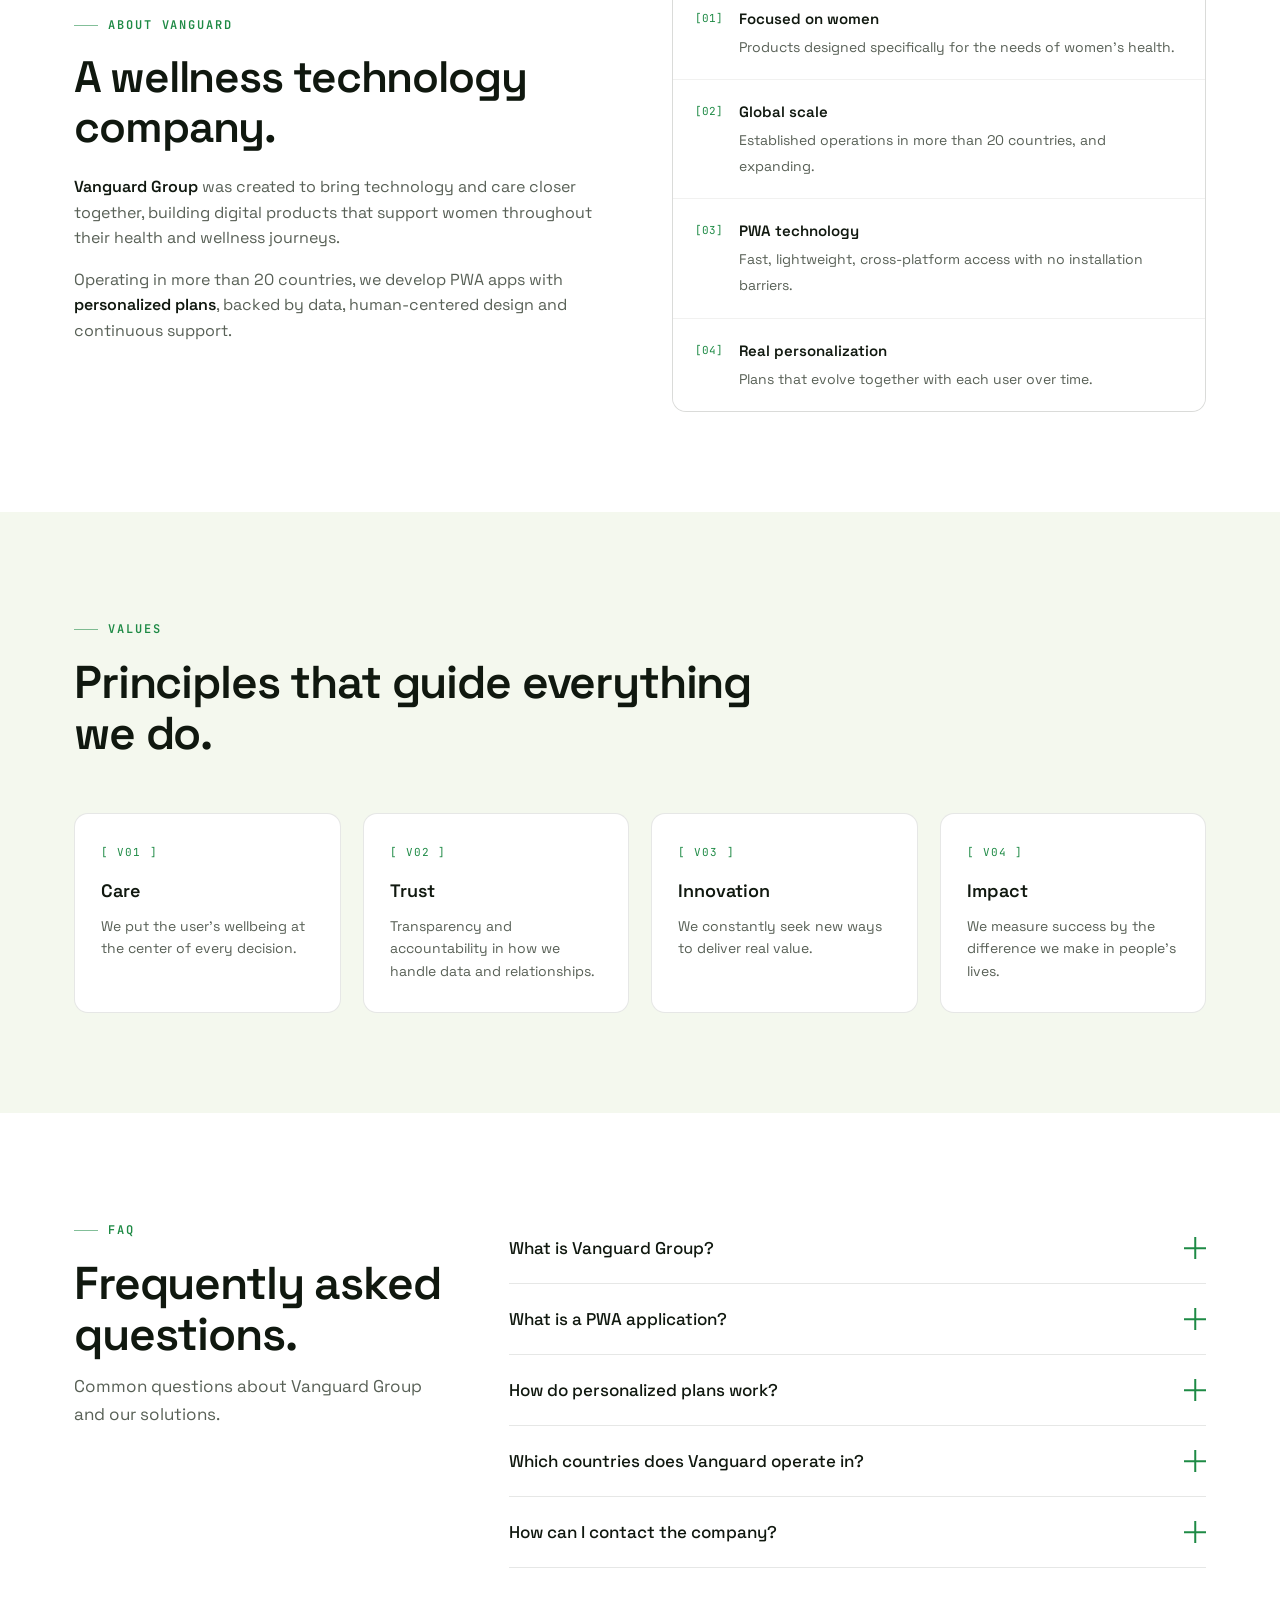
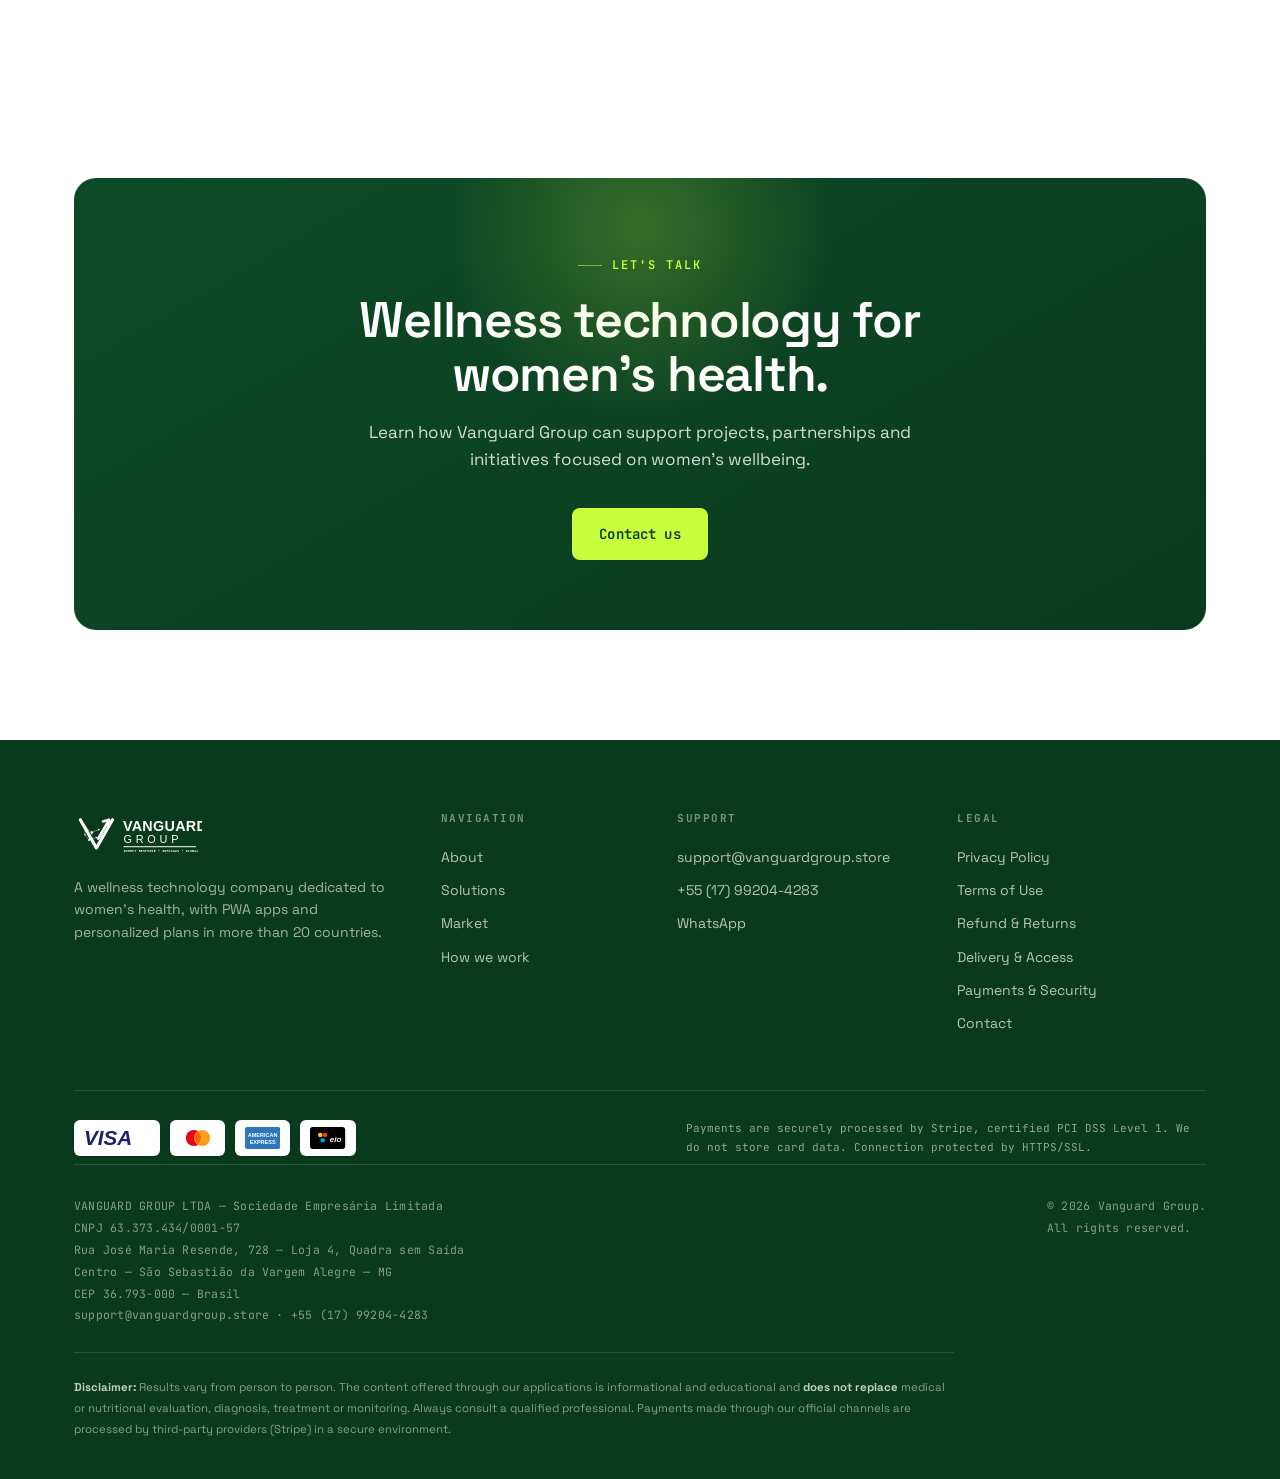
==== commit 6312d96c: "Add Vanguard Group logo (network V + arrow) as colored and white SVG Replace placeholder wordmark wi" ====
--- a/index.html
+++ b/index.html
@@ -16,14 +16,7 @@
 <header id="header">
   <div class="wrap nav">
     <a href="index.html" class="brand" aria-label="Vanguard Group — home">
-      <svg class="logo" viewBox="0 0 188 40" role="img" aria-label="Vanguard Group">
-        <g fill="none" stroke="#1E8A45" stroke-width="2.4" stroke-linecap="round" stroke-linejoin="round">
-          <path d="M8 9 L20 31 L32 9"/>
-          <circle cx="20" cy="20" r="3.2" fill="#C8FF3D" stroke="none"/>
-        </g>
-        <text x="44" y="20" font-family="Space Grotesk, sans-serif" font-size="17" font-weight="700" fill="#10180F">Vanguard</text>
-        <text x="44" y="34" font-family="JetBrains Mono, monospace" font-size="9.5" letter-spacing="3" fill="#586056">GROUP</text>
-      </svg>
+      <img class="logo" src="assets/logo.svg" alt="Vanguard Group" width="248" height="89">
     </a>
     <nav class="nav-links" id="navLinks" aria-label="Primary">
       <a href="#solutions">Solutions</a>
@@ -268,14 +261,7 @@
     <div class="foot-grid">
       <div class="foot-brand">
         <a href="index.html" class="brand" aria-label="Vanguard Group">
-          <svg class="logo" viewBox="0 0 188 40" role="img" aria-label="Vanguard Group">
-            <g fill="none" stroke="#C8FF3D" stroke-width="2.4" stroke-linecap="round" stroke-linejoin="round">
-              <path d="M8 9 L20 31 L32 9"/>
-              <circle cx="20" cy="20" r="3.2" fill="#C8FF3D" stroke="none"/>
-            </g>
-            <text x="44" y="20" font-family="Space Grotesk, sans-serif" font-size="17" font-weight="700" fill="#ffffff">Vanguard</text>
-            <text x="44" y="34" font-family="JetBrains Mono, monospace" font-size="9.5" letter-spacing="3" fill="rgba(255,255,255,.6)">GROUP</text>
-          </svg>
+          <img class="logo" src="assets/logo-white.svg" alt="Vanguard Group" width="248" height="89">
         </a>
         <p>A wellness technology company dedicated to women's health, with PWA apps and personalized plans in more than 20 countries.</p>
       </div>
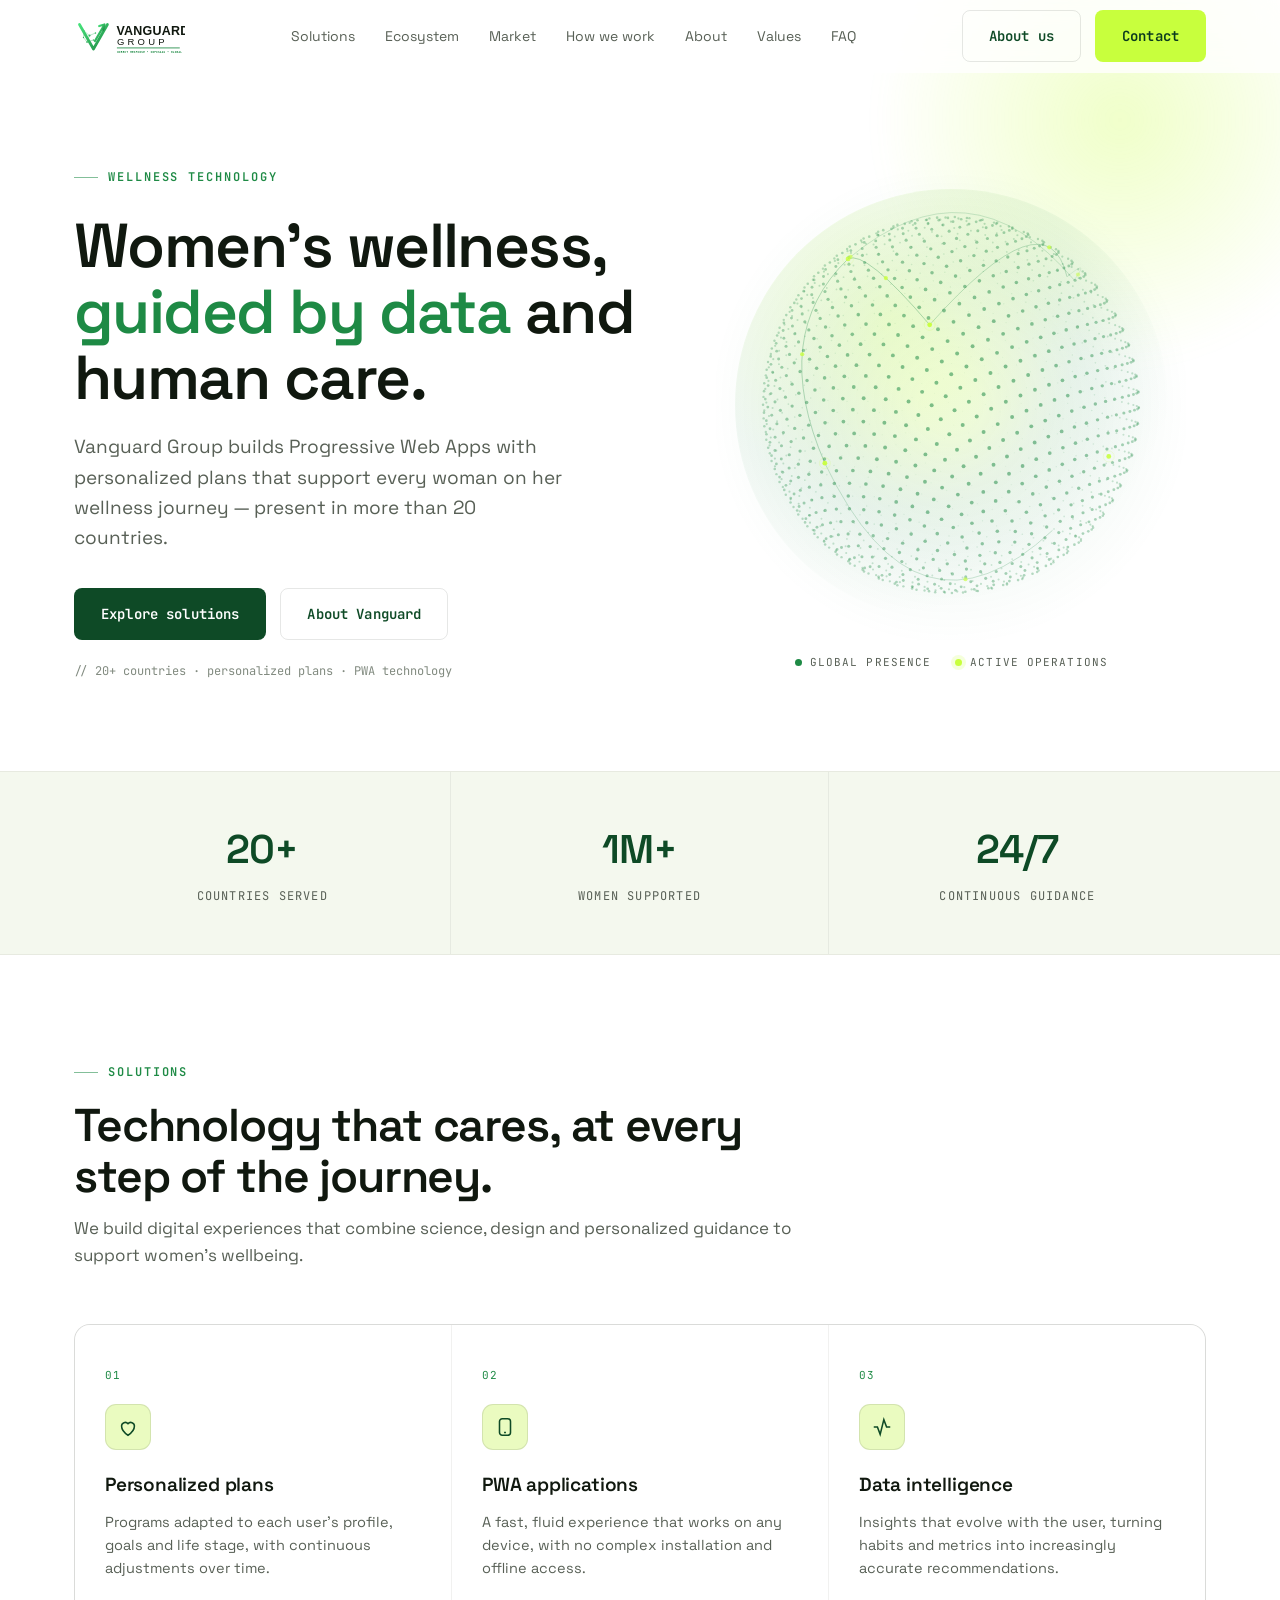
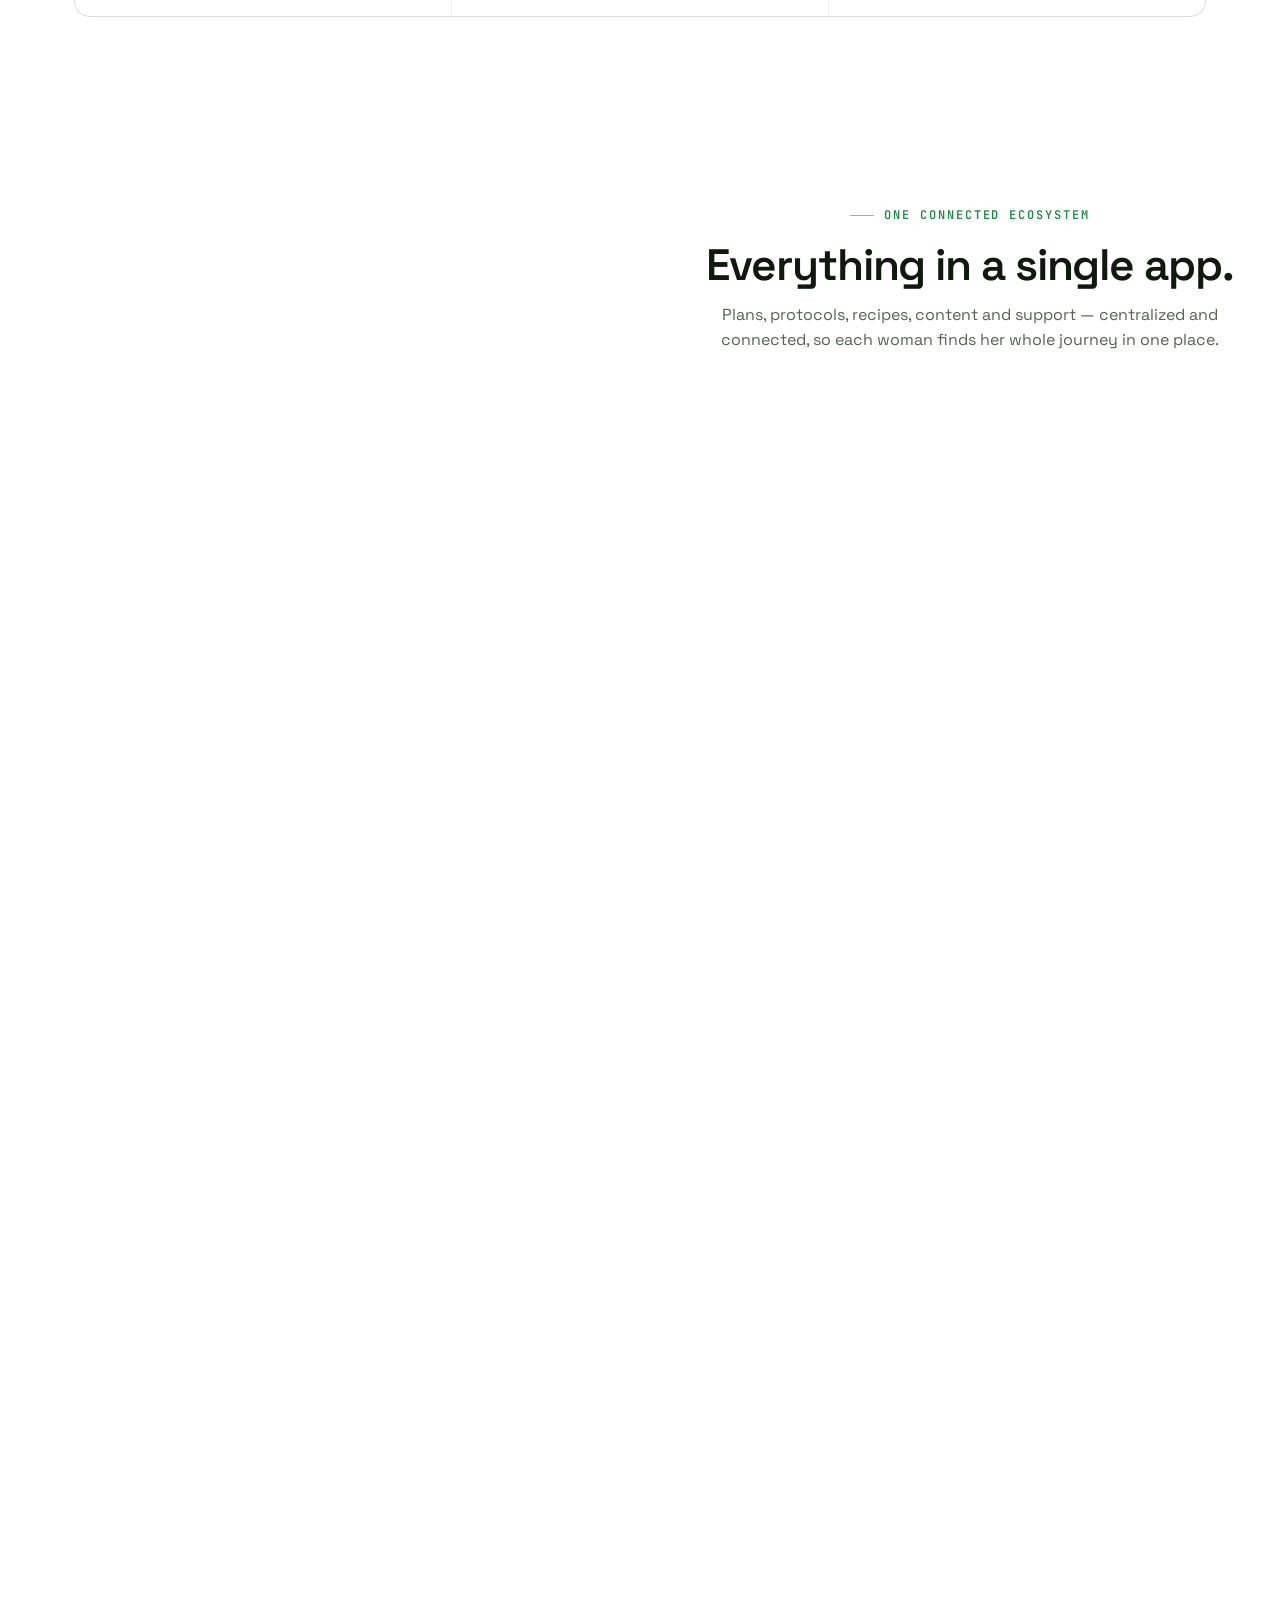
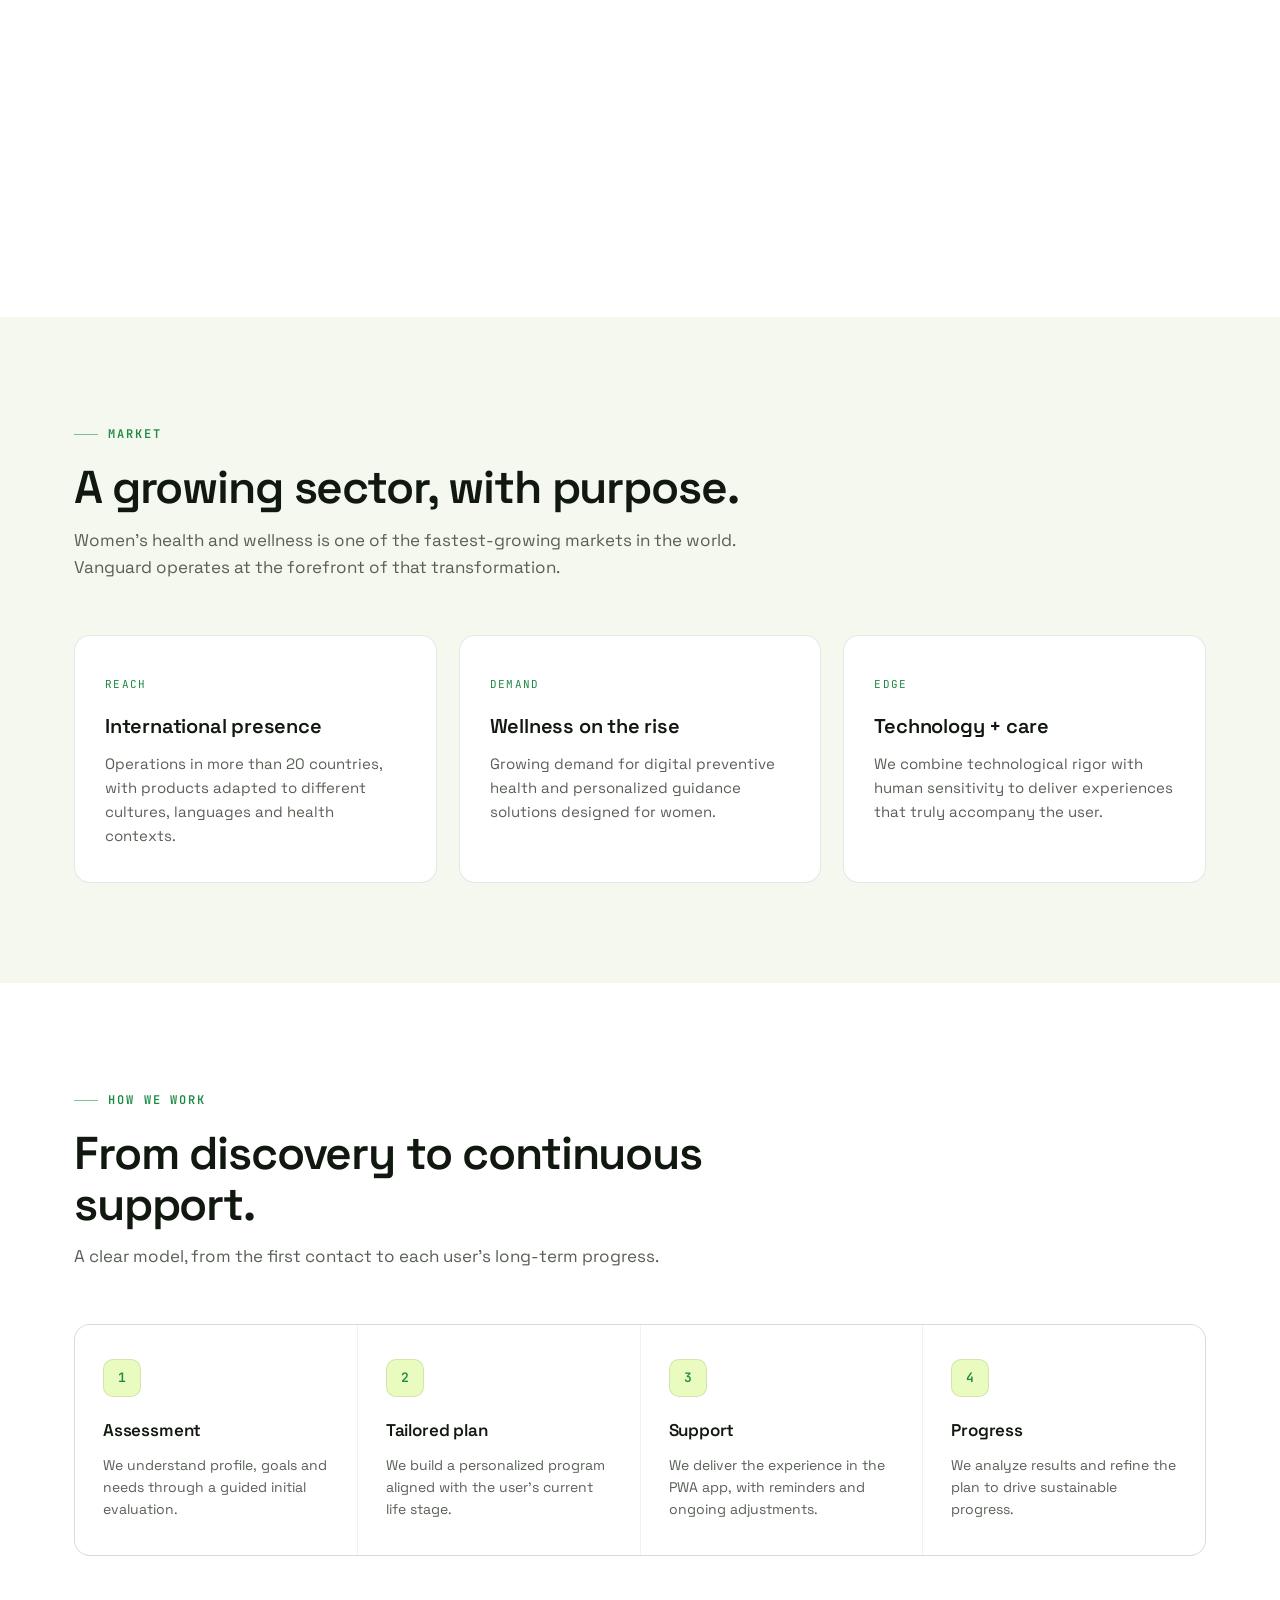
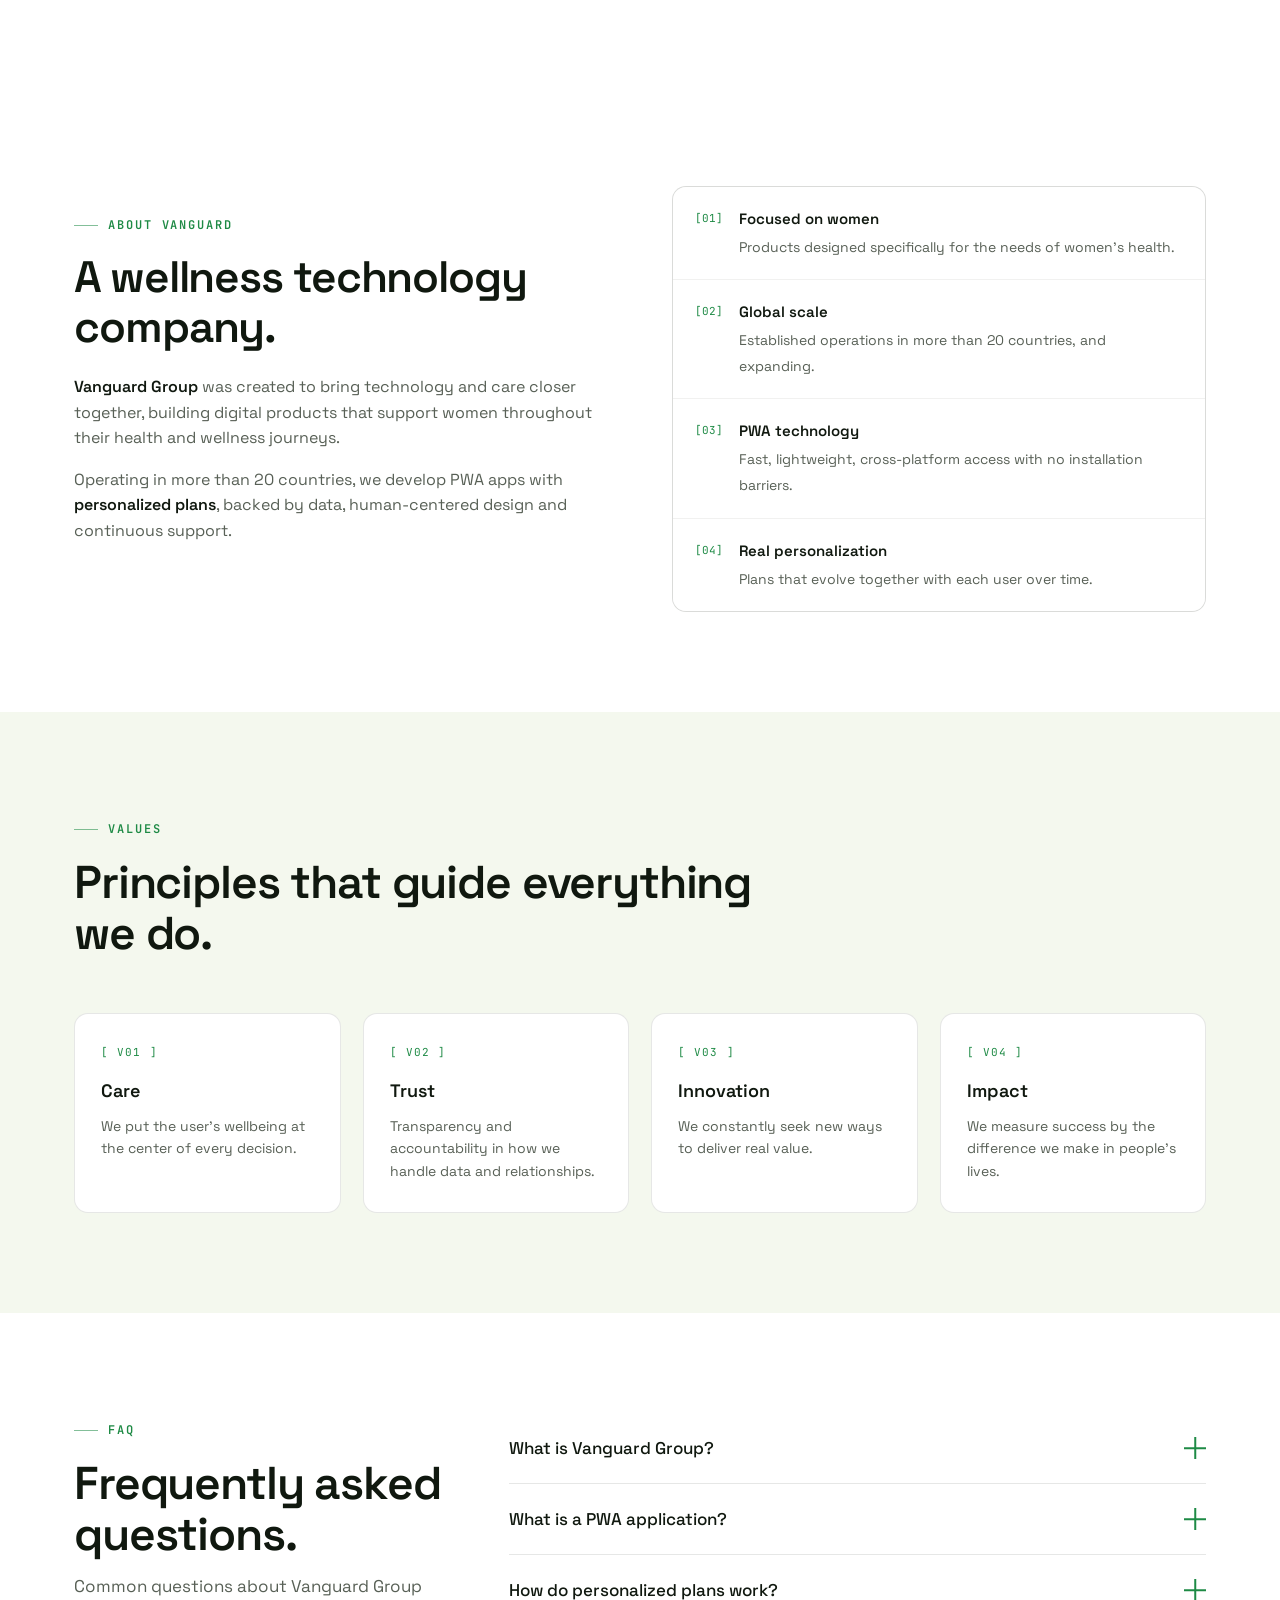
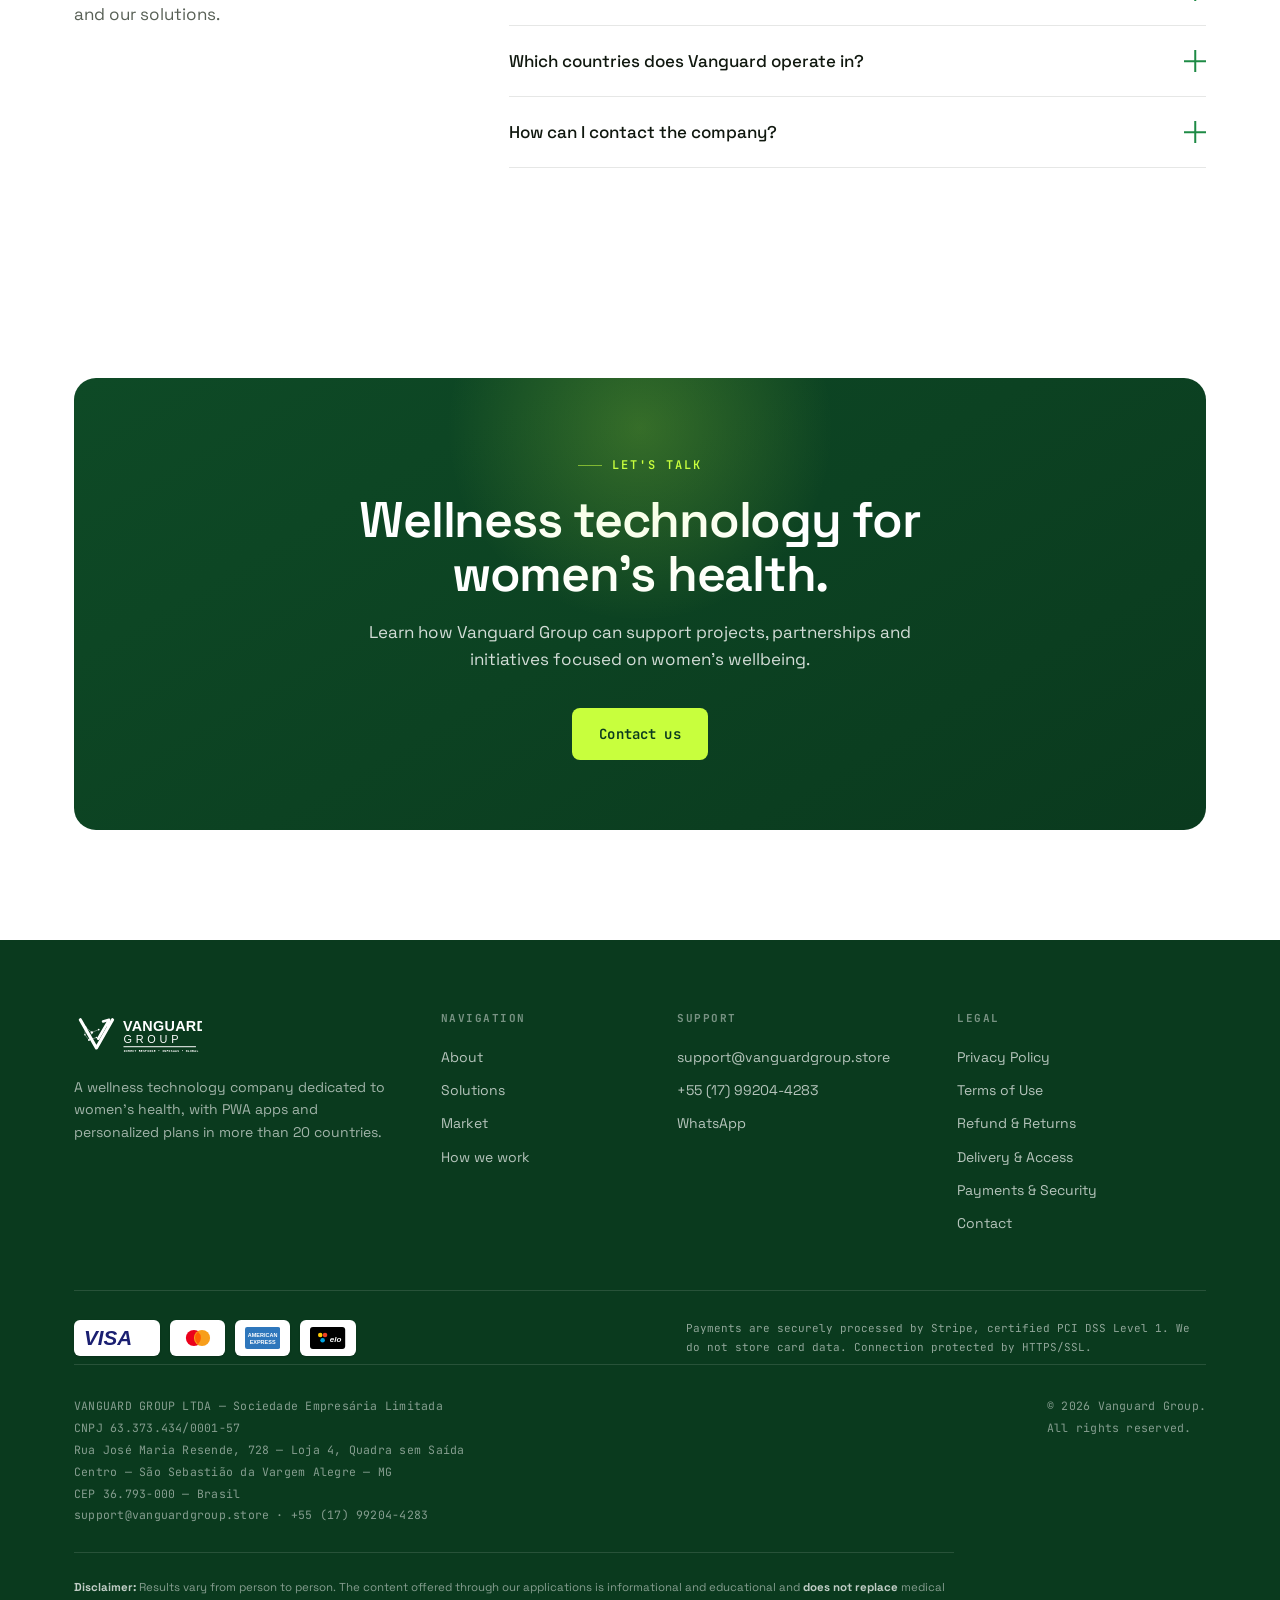
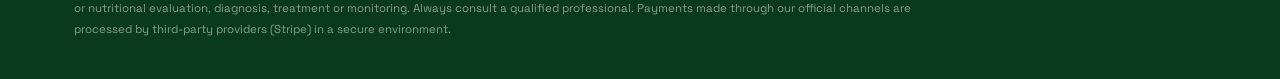
==== commit 37cb048e: "Upgrade hero globe and add scroll-scrubbed network section Globe: denser depth-shaded point sphere, " ====
--- a/index.html
+++ b/index.html
@@ -20,6 +20,7 @@
     </a>
     <nav class="nav-links" id="navLinks" aria-label="Primary">
       <a href="#solutions">Solutions</a>
+      <a href="#ecosystem">Ecosystem</a>
       <a href="#market">Market</a>
       <a href="#how">How we work</a>
       <a href="#about">About</a>
@@ -105,6 +106,18 @@
         <p>Insights that evolve with the user, turning habits and metrics into increasingly accurate recommendations.</p>
       </div>
     </div>
+  </div>
+</section>
+
+<!-- ECOSYSTEM (scroll-scrubbed network) -->
+<section class="netfx" id="ecosystem">
+  <div class="netfx-sticky">
+    <div class="netfx-head reveal">
+      <span class="eyebrow">One connected ecosystem</span>
+      <h2>Everything in a single app.</h2>
+      <p>Plans, protocols, recipes, content and support — centralized and connected, so each woman finds her whole journey in one place.</p>
+    </div>
+    <div class="netfx-canvas-wrap"><canvas id="netfx-canvas"></canvas></div>
   </div>
 </section>
 
--- a/styles.css
+++ b/styles.css
@@ -214,8 +214,18 @@
 .contact-card p{margin:0;color:var(--ink);font-size:15.5px}
 .contact-card a{color:var(--green)}
 
+/* network scroll effect */
+.netfx{position:relative;height:200vh;background:var(--bg)}
+.netfx-sticky{position:sticky;top:0;height:100vh;overflow:hidden;display:block}
+.netfx-head{position:absolute;top:9vh;left:50%;transform:translateX(-50%);z-index:2;width:100%;max-width:660px;padding:0 24px;text-align:center;pointer-events:none}
+.netfx-head h2{font-size:clamp(28px,3.8vw,44px);font-weight:600;letter-spacing:-.025em;line-height:1.1;margin:16px 0 12px}
+.netfx-head p{color:var(--muted);font-size:16px;max-width:520px;margin:0 auto}
+.netfx-canvas-wrap{position:absolute;inset:0;z-index:1}
+canvas#netfx-canvas{width:100%;height:100%;display:block}
+
 /* responsive */
 @media(max-width:920px){
+  .netfx{height:180vh}
   .hero-grid,.about-grid,.faq-grid{grid-template-columns:1fr;gap:48px}
   .hero{padding-top:130px}
   .globe-wrap{order:-1}
@@ -244,4 +254,8 @@
   *{scroll-behavior:auto!important}
   .reveal{opacity:1!important;transform:none!important;transition:none!important}
   .btn:hover,.val:hover{transform:none}
-}
+  .netfx{height:auto}
+  .netfx-sticky{position:static;height:auto;padding:80px 0 90px}
+  .netfx-head{position:relative;top:auto;left:auto;transform:none;margin-bottom:24px}
+  .netfx-canvas-wrap{position:relative;height:70vh}
+}
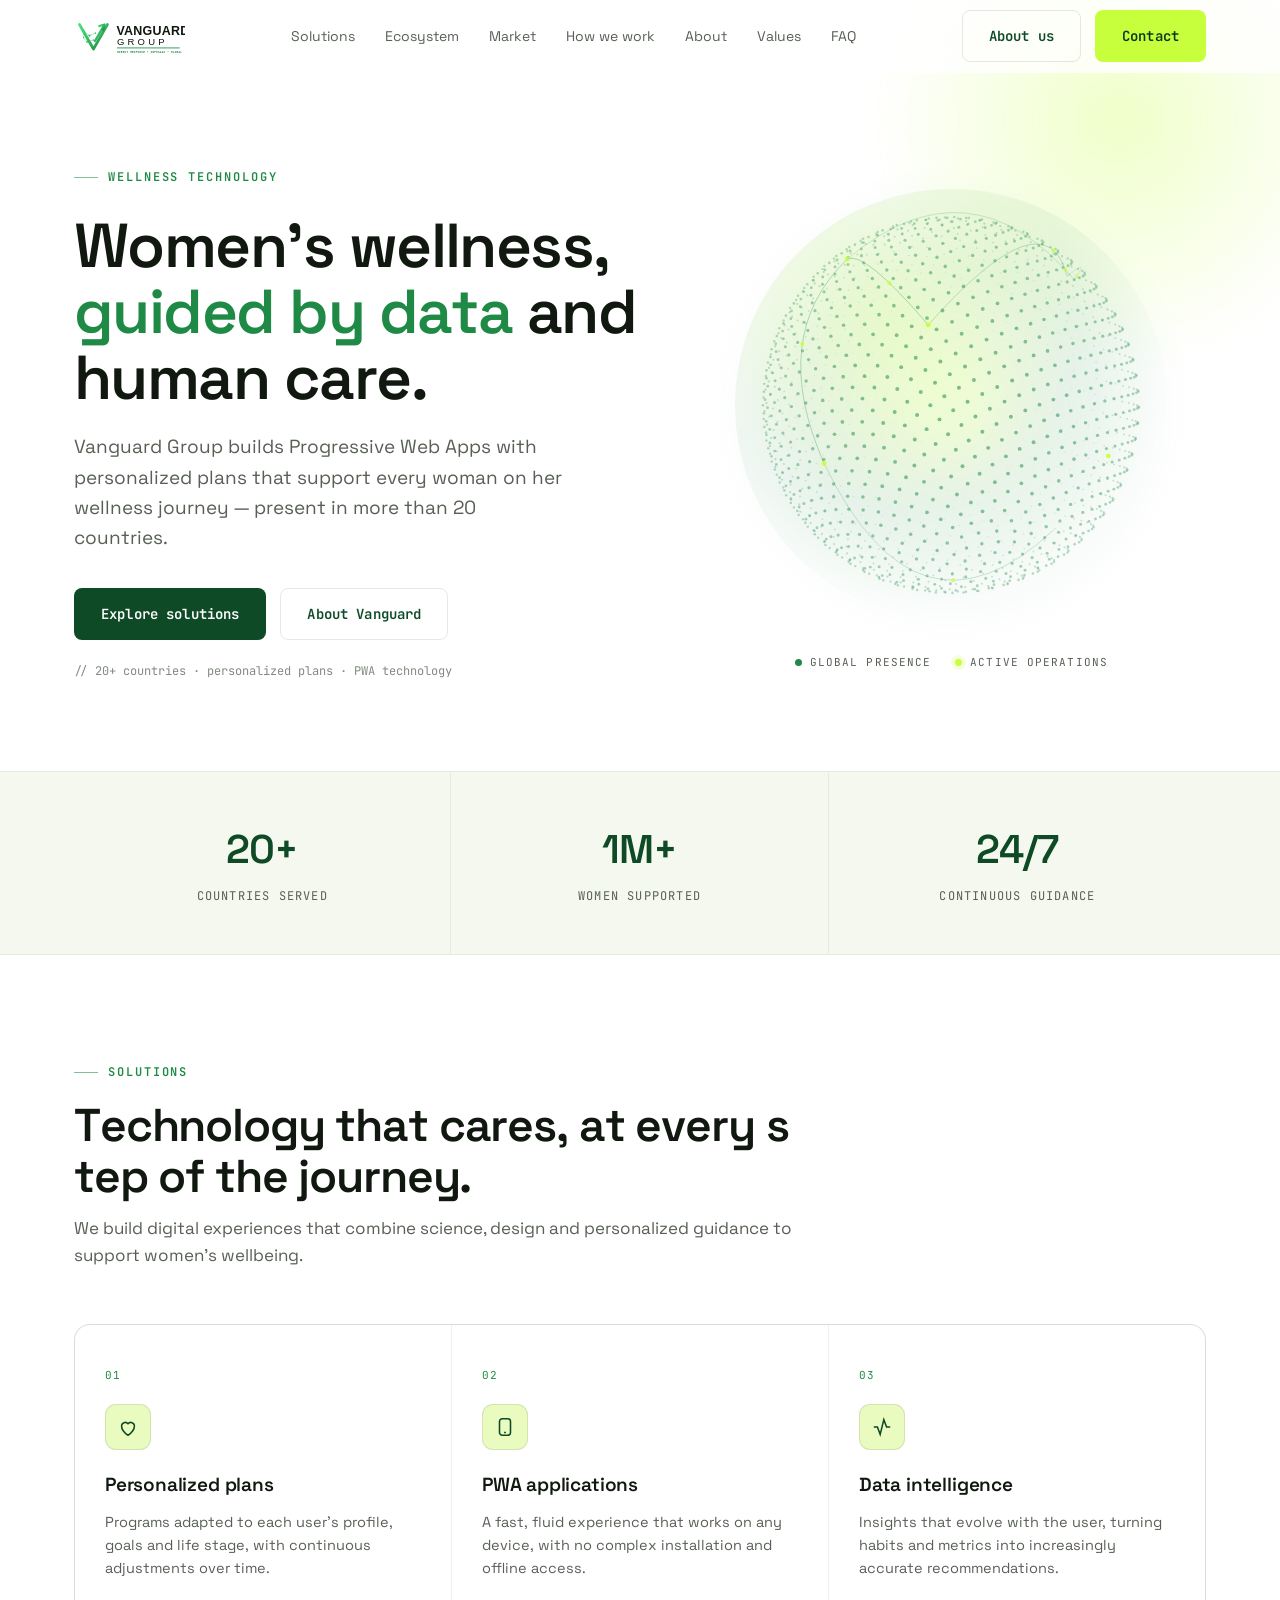
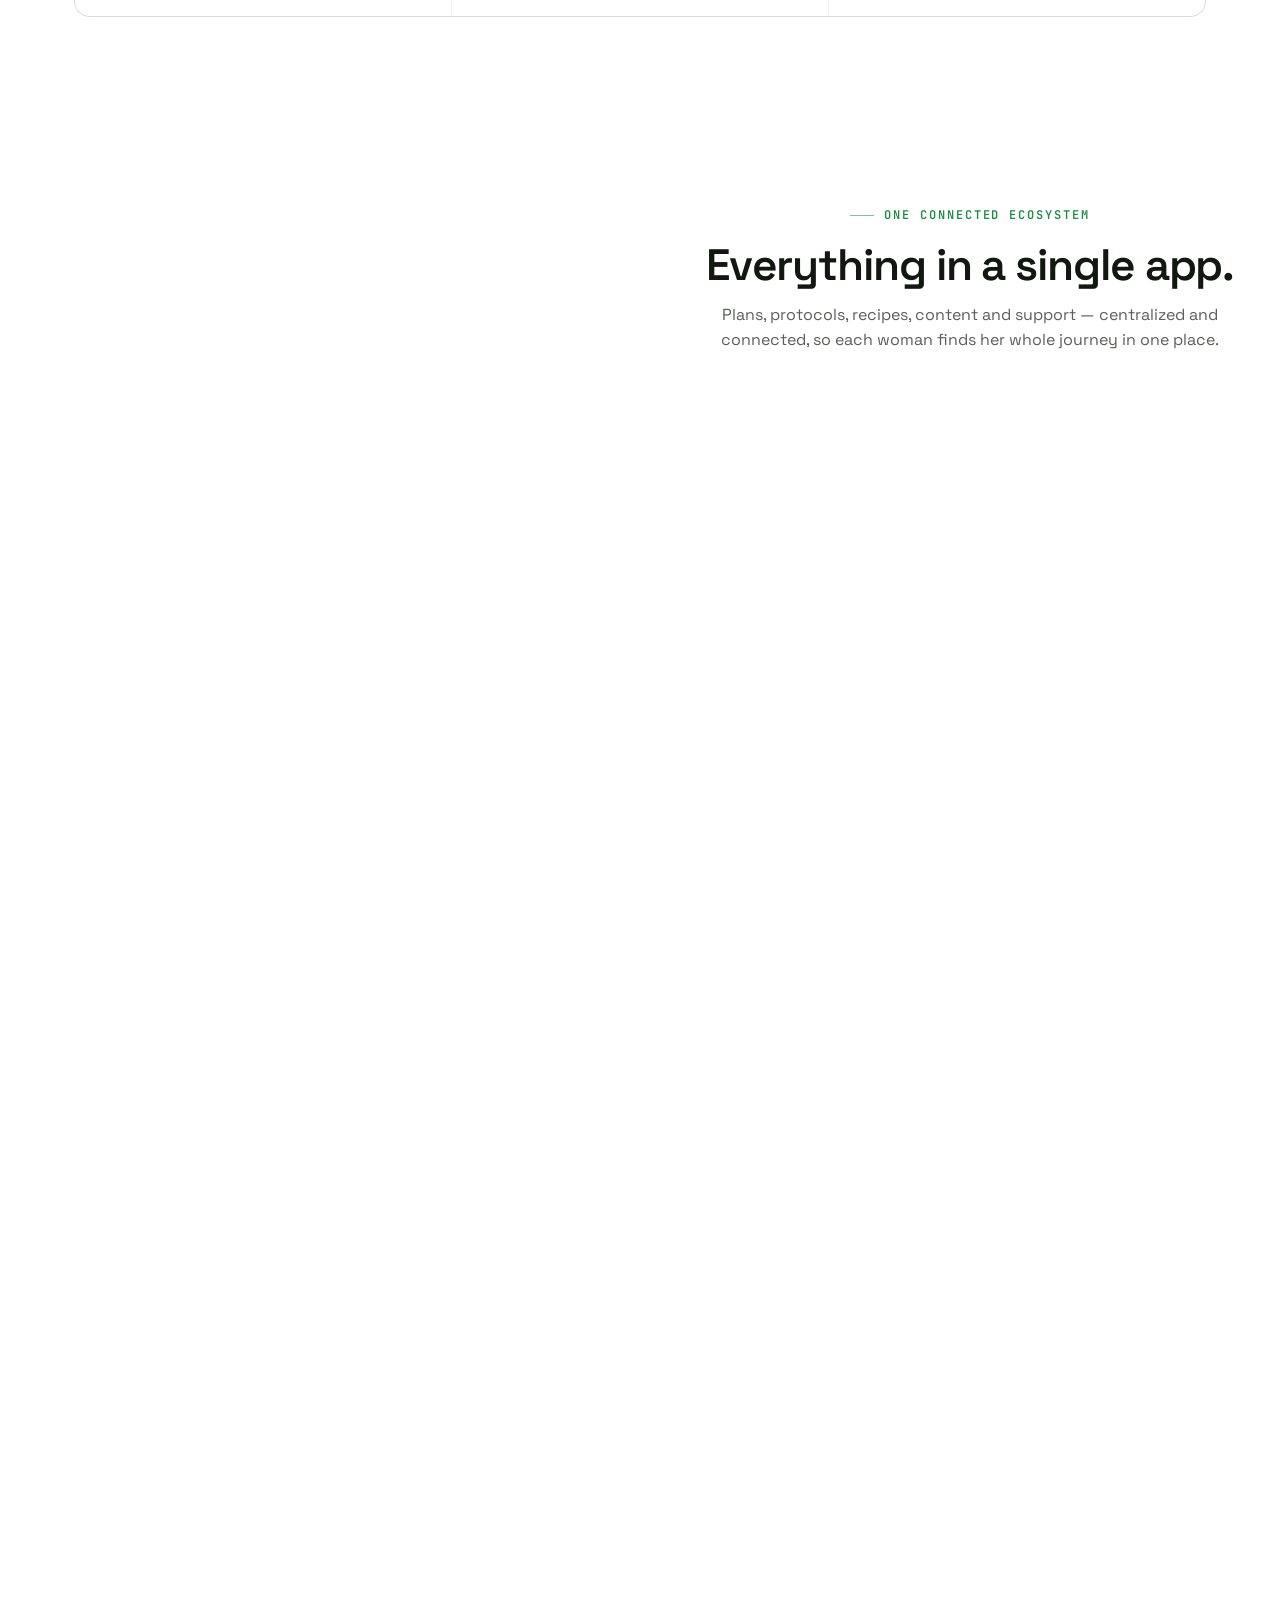
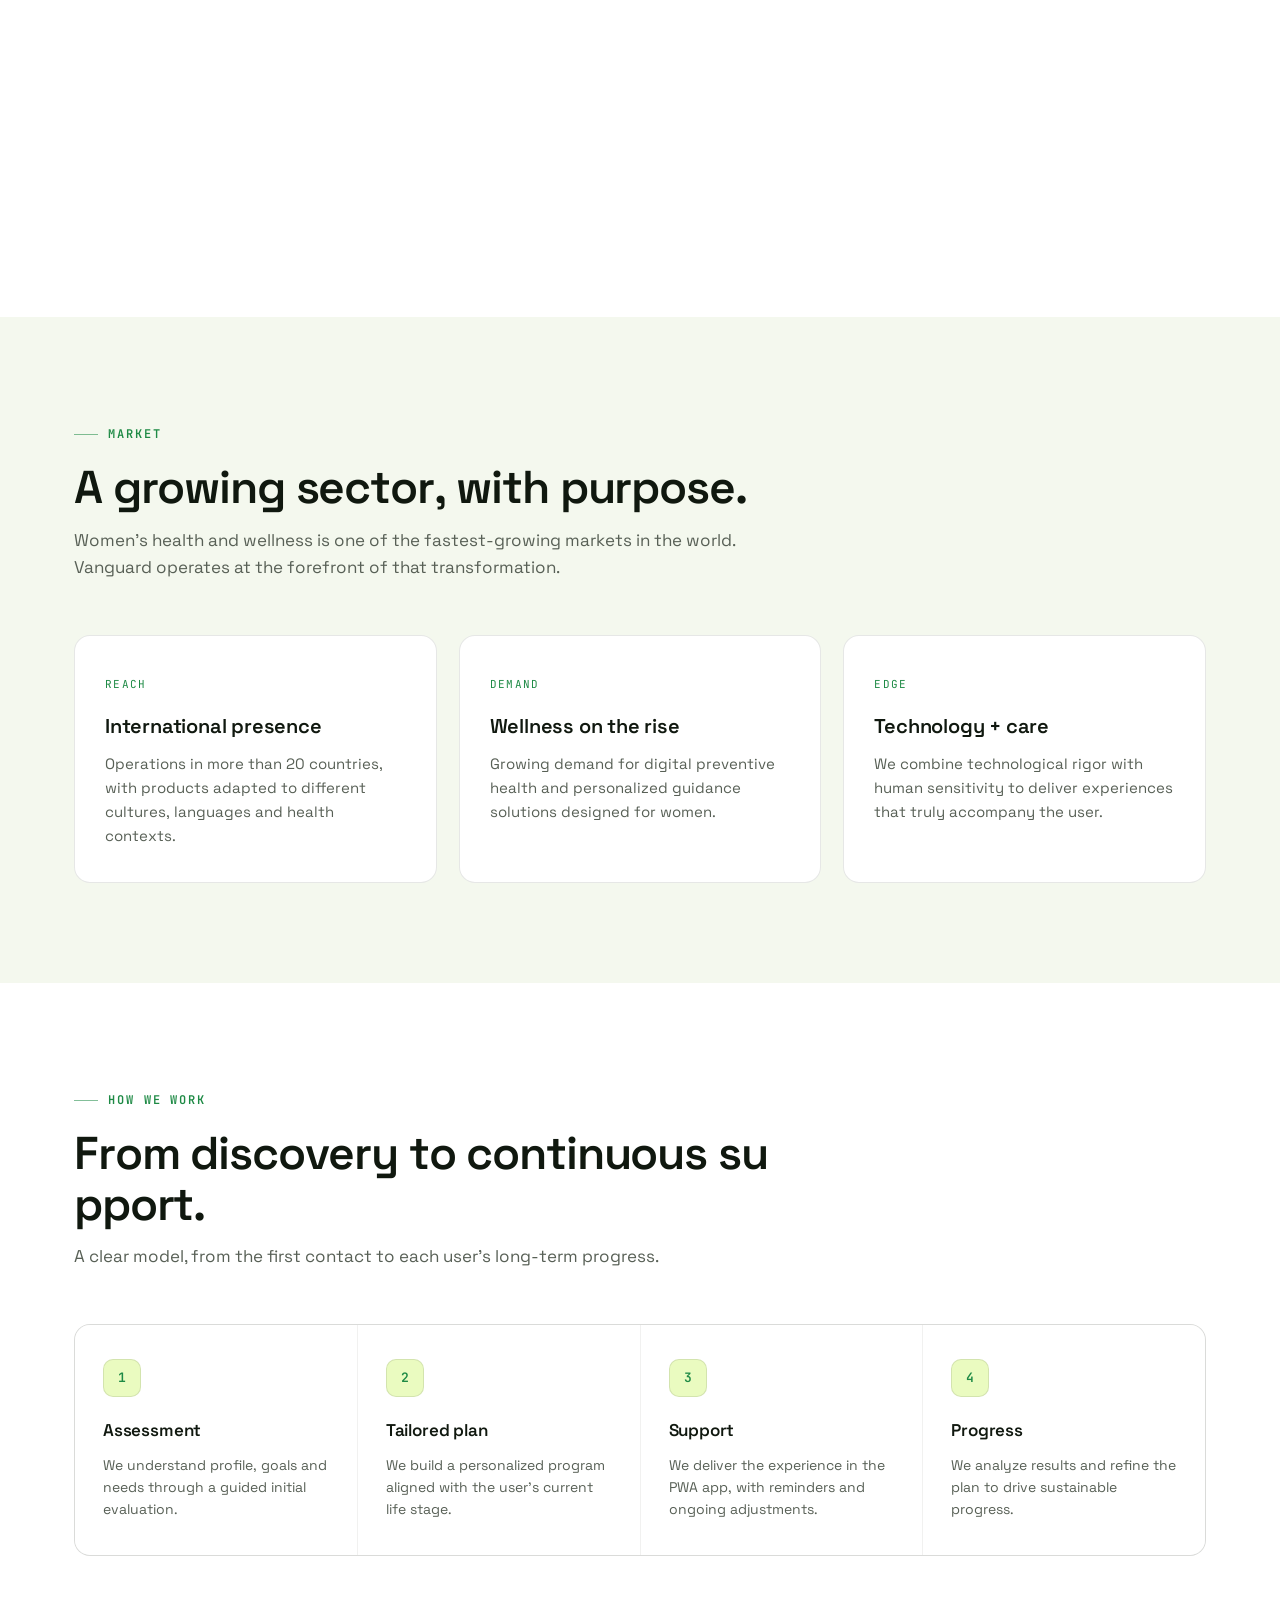
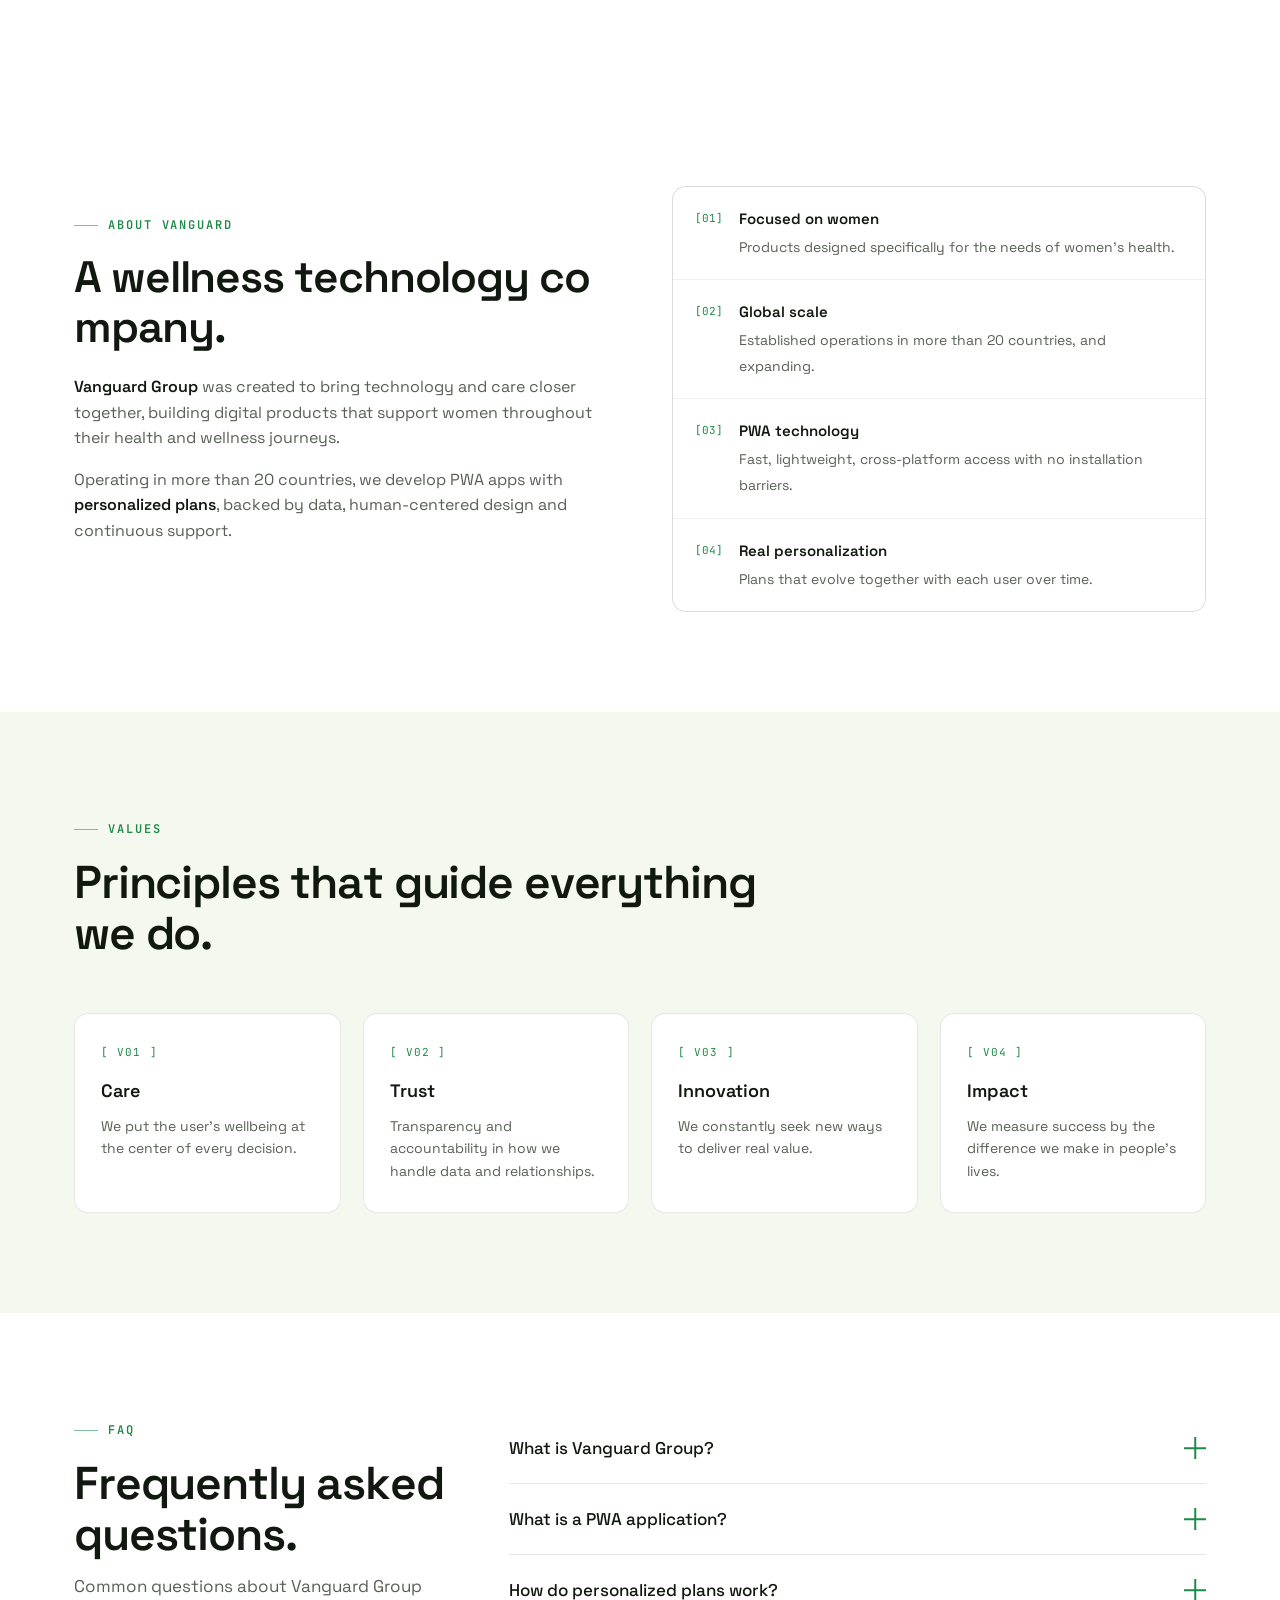
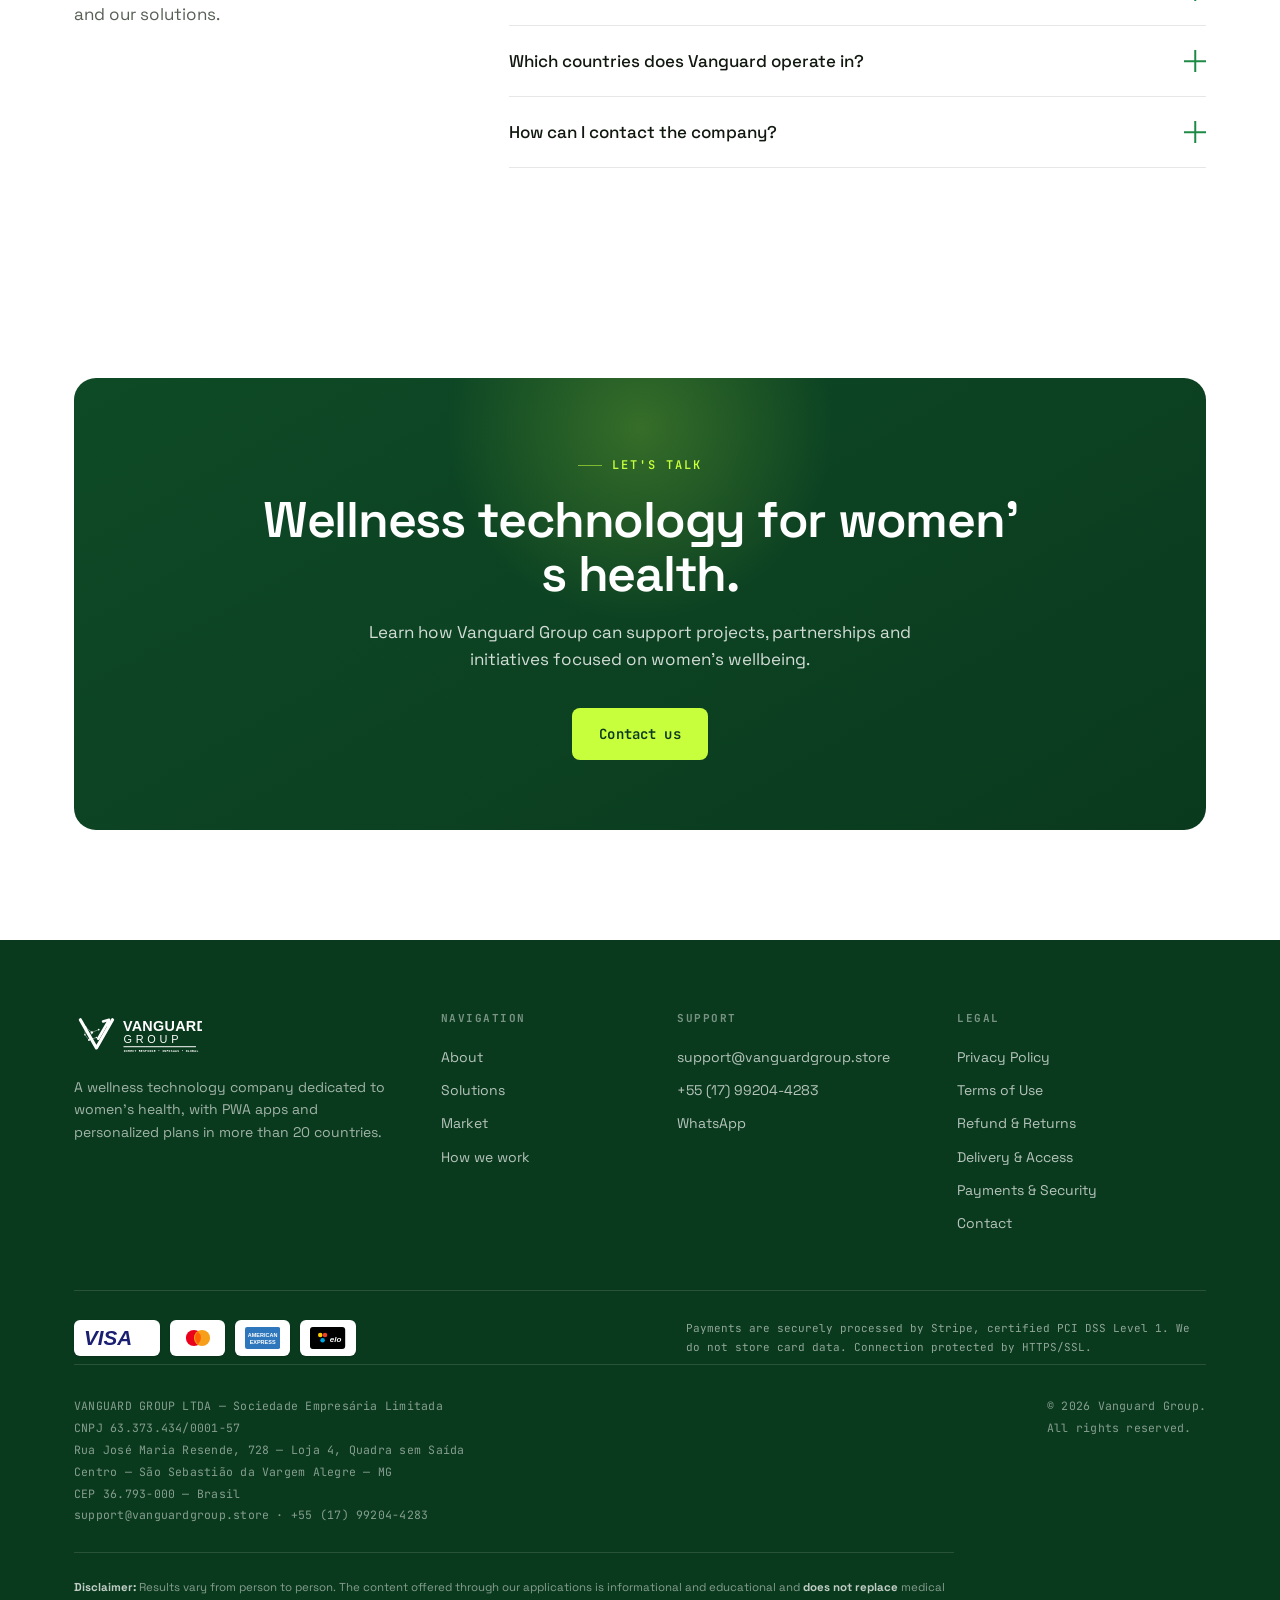
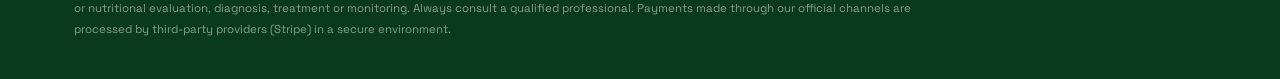
==== commit b0f3a5c8: "Add premium UX: per-letter heading reveal, count-up stats, interactive cards, globe favicon - Headin" ====
--- a/index.html
+++ b/index.html
@@ -8,6 +8,7 @@
 <link rel="preconnect" href="https://fonts.googleapis.com">
 <link rel="preconnect" href="https://fonts.gstatic.com" crossorigin>
 <link href="https://fonts.googleapis.com/css2?family=Space+Grotesk:wght@400;500;600;700&family=JetBrains+Mono:wght@400;500;600&display=swap" rel="stylesheet">
+<link rel="icon" type="image/svg+xml" href="assets/favicon.svg">
 <link rel="stylesheet" href="styles.css">
 </head>
 <body id="top">
--- a/styles.css
+++ b/styles.css
@@ -214,6 +214,29 @@
 .contact-card p{margin:0;color:var(--ink);font-size:15.5px}
 .contact-card a{color:var(--green)}
 
+/* premium: per-letter heading reveal (fade + slide-up + de-blur) */
+.fx-letters .ltr{display:inline-block;opacity:0;transform:translateY(.5em);filter:blur(8px);will-change:transform,filter,opacity}
+.fx-letters.fx-in .ltr{opacity:1;transform:none;filter:blur(0);
+  transition:opacity .55s cubic-bezier(.16,1,.3,1),transform .55s cubic-bezier(.16,1,.3,1),filter .55s cubic-bezier(.16,1,.3,1)}
+
+/* premium: interactive cards (spotlight, border glow, 3D tilt, magnetism, particles, ripple) */
+.fx-card{overflow:hidden;transform-style:preserve-3d;
+  transition:transform .3s cubic-bezier(.16,1,.3,1),border-color .3s ease}
+.fx-card:hover{transform:none}
+.fx-card > :not(.fx-spot):not(.fx-border):not(.fx-particle):not(.fx-ripple){position:relative;z-index:1}
+.fx-spot{position:absolute;inset:0;z-index:0;pointer-events:none;border-radius:inherit;opacity:0;transition:opacity .35s ease;
+  background:radial-gradient(var(--fx-r,260px) circle at var(--mx,50%) var(--my,50%), rgba(30,138,69,.13), transparent 70%)}
+.fx-card:hover .fx-spot{opacity:1}
+.fx-border{position:absolute;inset:0;z-index:0;pointer-events:none;border-radius:inherit;padding:1px;opacity:0;transition:opacity .35s ease;
+  background:radial-gradient(var(--fx-r,260px) circle at var(--mx,50%) var(--my,50%), rgba(30,138,69,.6), rgba(200,255,61,.3) 42%, transparent 66%);
+  -webkit-mask:linear-gradient(#fff 0 0) content-box,linear-gradient(#fff 0 0);-webkit-mask-composite:xor;
+  mask:linear-gradient(#fff 0 0) content-box,linear-gradient(#fff 0 0);mask-composite:exclude}
+.fx-card:hover .fx-border{opacity:1}
+.fx-particle{position:absolute;width:4px;height:4px;border-radius:50%;z-index:3;pointer-events:none;
+  background:rgba(200,255,61,.9);box-shadow:0 0 6px rgba(200,255,61,.55)}
+.fx-ripple{position:absolute;z-index:3;border-radius:50%;pointer-events:none;transform:translate(-50%,-50%);
+  background:rgba(30,138,69,.18)}
+
 /* network scroll effect */
 .netfx{position:relative;height:200vh;background:var(--bg)}
 .netfx-sticky{position:sticky;top:0;height:100vh;overflow:hidden;display:block}
@@ -258,4 +281,5 @@
   .netfx-sticky{position:static;height:auto;padding:80px 0 90px}
   .netfx-head{position:relative;top:auto;left:auto;transform:none;margin-bottom:24px}
   .netfx-canvas-wrap{position:relative;height:70vh}
-}
+  .fx-letters .ltr{opacity:1!important;transform:none!important;filter:none!important;transition:none!important}
+}
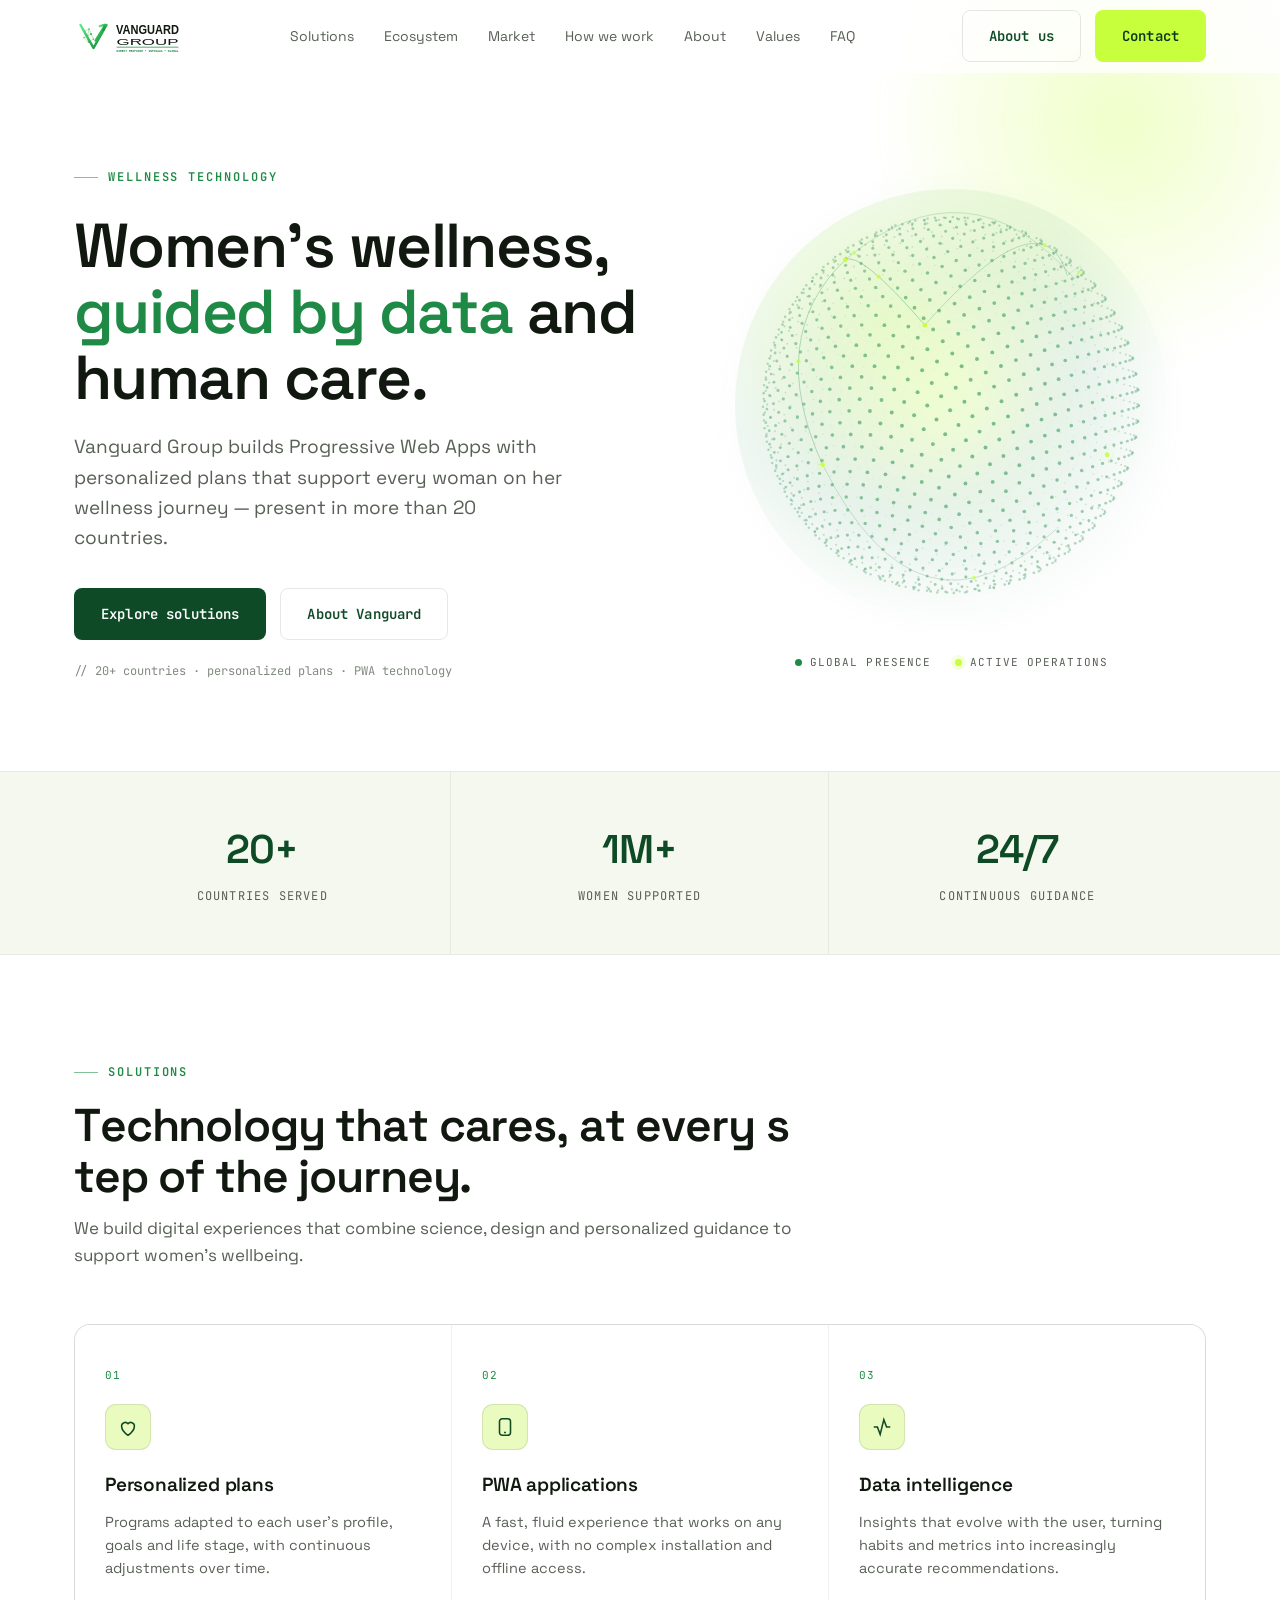
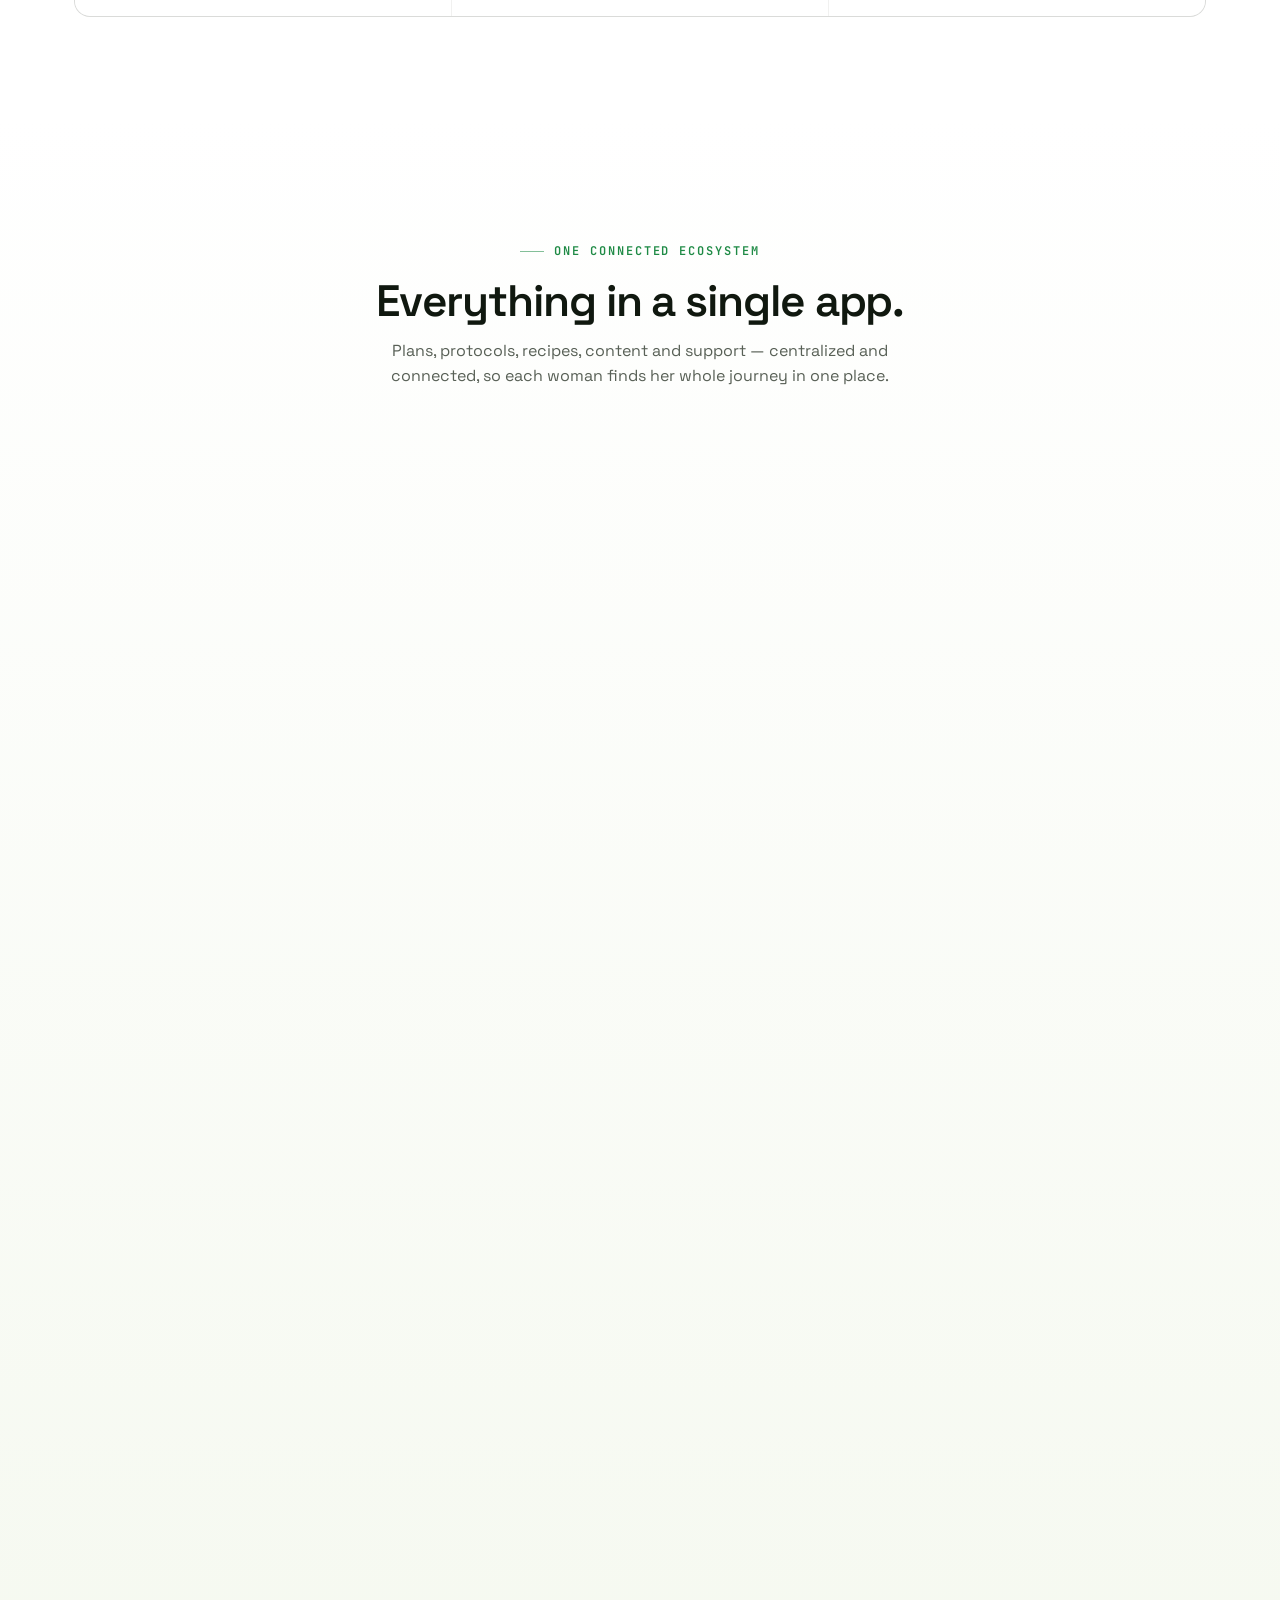
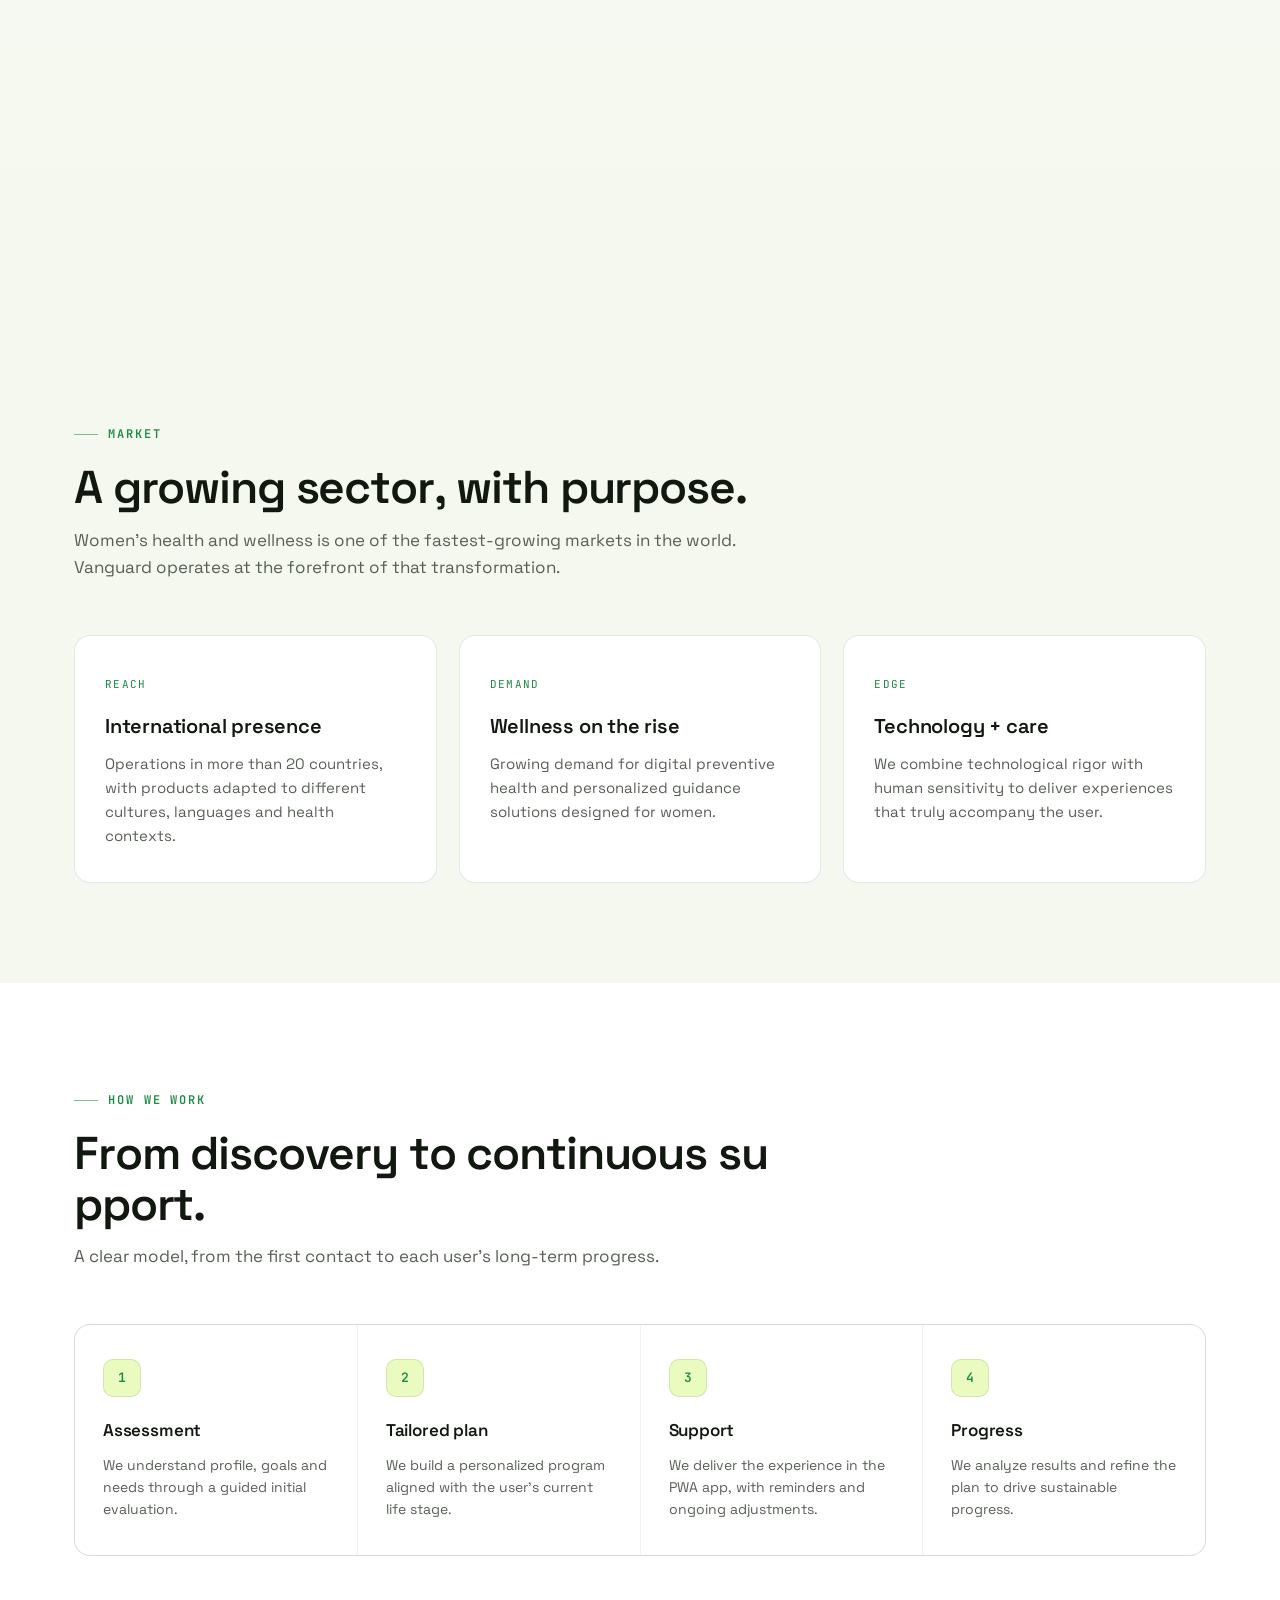
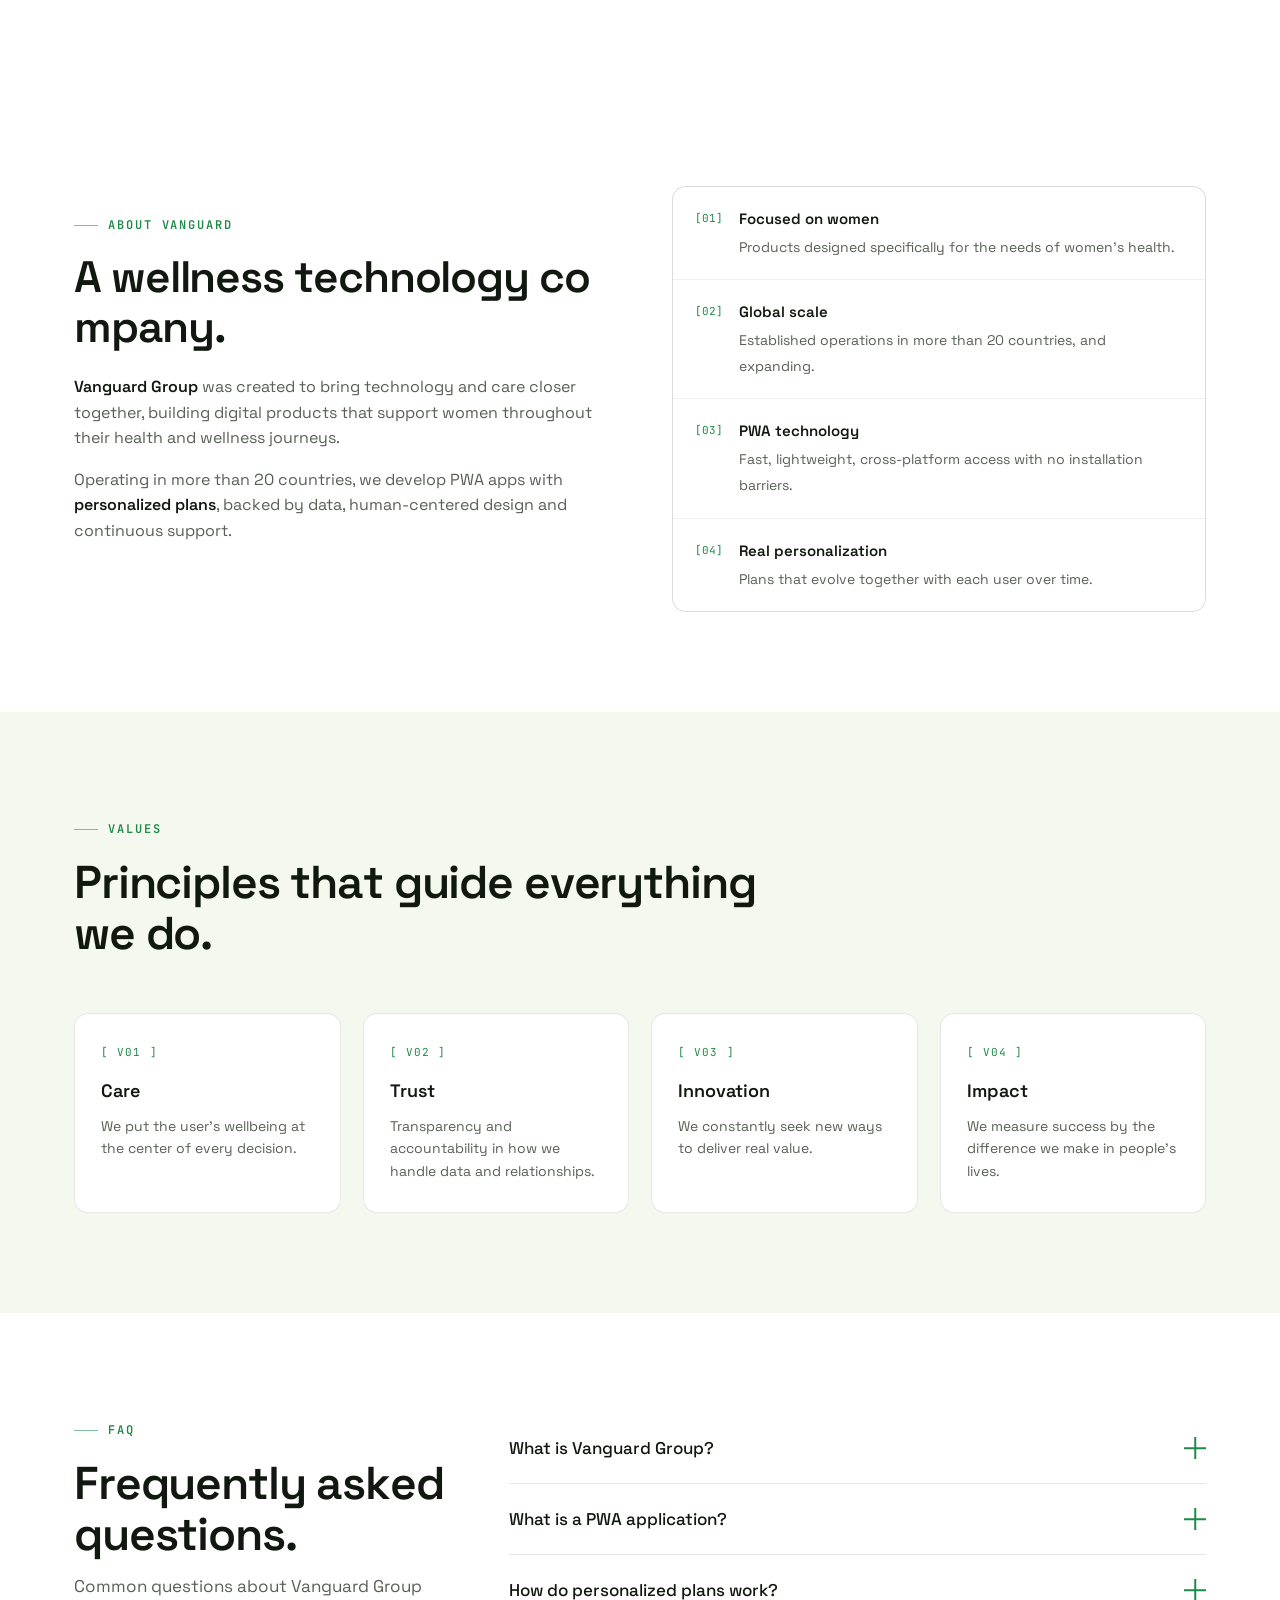
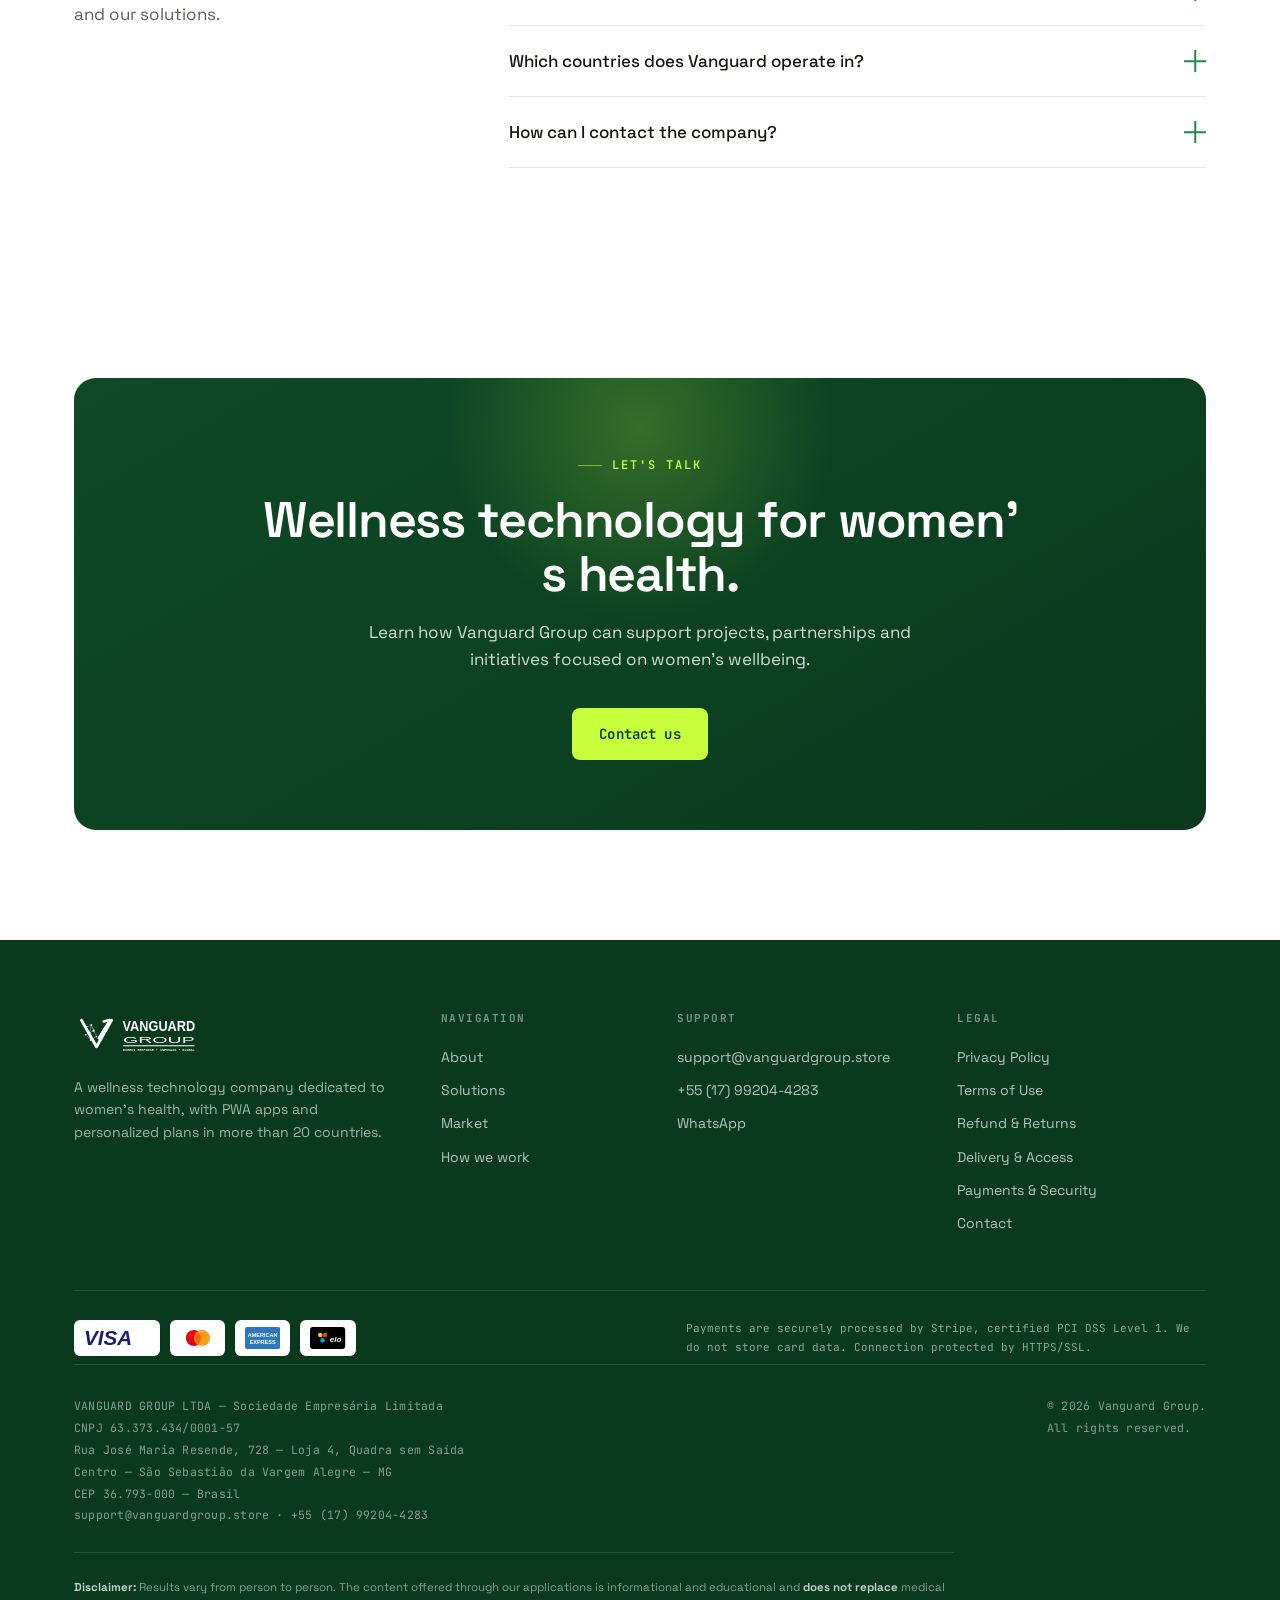
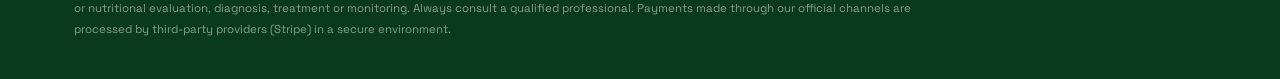
==== commit f8041aa7: "Refine Ecosystem network (premium look) and harden logo rendering Ecosystem: title no longer overlap" ====
--- a/index.html
+++ b/index.html
@@ -8,7 +8,7 @@
 <link rel="preconnect" href="https://fonts.googleapis.com">
 <link rel="preconnect" href="https://fonts.gstatic.com" crossorigin>
 <link href="https://fonts.googleapis.com/css2?family=Space+Grotesk:wght@400;500;600;700&family=JetBrains+Mono:wght@400;500;600&display=swap" rel="stylesheet">
-<link rel="icon" type="image/svg+xml" href="assets/favicon.svg">
+<link rel="icon" type="image/svg+xml" href="assets/favicon.svg?v=3">
 <link rel="stylesheet" href="styles.css">
 </head>
 <body id="top">
@@ -17,7 +17,7 @@
 <header id="header">
   <div class="wrap nav">
     <a href="index.html" class="brand" aria-label="Vanguard Group — home">
-      <img class="logo" src="assets/logo.svg" alt="Vanguard Group" width="248" height="89">
+      <img class="logo" src="assets/logo.svg?v=3" alt="Vanguard Group" width="220" height="80">
     </a>
     <nav class="nav-links" id="navLinks" aria-label="Primary">
       <a href="#solutions">Solutions</a>
@@ -275,7 +275,7 @@
     <div class="foot-grid">
       <div class="foot-brand">
         <a href="index.html" class="brand" aria-label="Vanguard Group">
-          <img class="logo" src="assets/logo-white.svg" alt="Vanguard Group" width="248" height="89">
+          <img class="logo" src="assets/logo-white.svg?v=3" alt="Vanguard Group" width="220" height="80">
         </a>
         <p>A wellness technology company dedicated to women's health, with PWA apps and personalized plans in more than 20 countries.</p>
       </div>
--- a/styles.css
+++ b/styles.css
@@ -238,13 +238,13 @@
   background:rgba(30,138,69,.18)}
 
 /* network scroll effect */
-.netfx{position:relative;height:200vh;background:var(--bg)}
-.netfx-sticky{position:sticky;top:0;height:100vh;overflow:hidden;display:block}
-.netfx-head{position:absolute;top:9vh;left:50%;transform:translateX(-50%);z-index:2;width:100%;max-width:660px;padding:0 24px;text-align:center;pointer-events:none}
+.netfx{position:relative;height:200vh;background:linear-gradient(180deg,#fff 0%,var(--bg-soft) 100%)}
+.netfx-sticky{position:sticky;top:0;height:100vh;overflow:hidden;display:flex;flex-direction:column}
+.netfx-head{flex:0 0 auto;max-width:760px;margin:0 auto;padding:13vh 24px 0;text-align:center;z-index:2;pointer-events:none}
 .netfx-head h2{font-size:clamp(28px,3.8vw,44px);font-weight:600;letter-spacing:-.025em;line-height:1.1;margin:16px 0 12px}
 .netfx-head p{color:var(--muted);font-size:16px;max-width:520px;margin:0 auto}
-.netfx-canvas-wrap{position:absolute;inset:0;z-index:1}
-canvas#netfx-canvas{width:100%;height:100%;display:block}
+.netfx-canvas-wrap{position:relative;flex:1 1 auto;min-height:0}
+canvas#netfx-canvas{position:absolute;inset:0;width:100%;height:100%;display:block}
 
 /* responsive */
 @media(max-width:920px){
@@ -278,8 +278,8 @@
   .reveal{opacity:1!important;transform:none!important;transition:none!important}
   .btn:hover,.val:hover{transform:none}
   .netfx{height:auto}
-  .netfx-sticky{position:static;height:auto;padding:80px 0 90px}
-  .netfx-head{position:relative;top:auto;left:auto;transform:none;margin-bottom:24px}
-  .netfx-canvas-wrap{position:relative;height:70vh}
+  .netfx-sticky{position:static;height:auto;padding:80px 0 90px;display:block}
+  .netfx-head{padding:0 24px;margin-bottom:24px}
+  .netfx-canvas-wrap{flex:none;height:64vh}
   .fx-letters .ltr{opacity:1!important;transform:none!important;filter:none!important;transition:none!important}
 }
